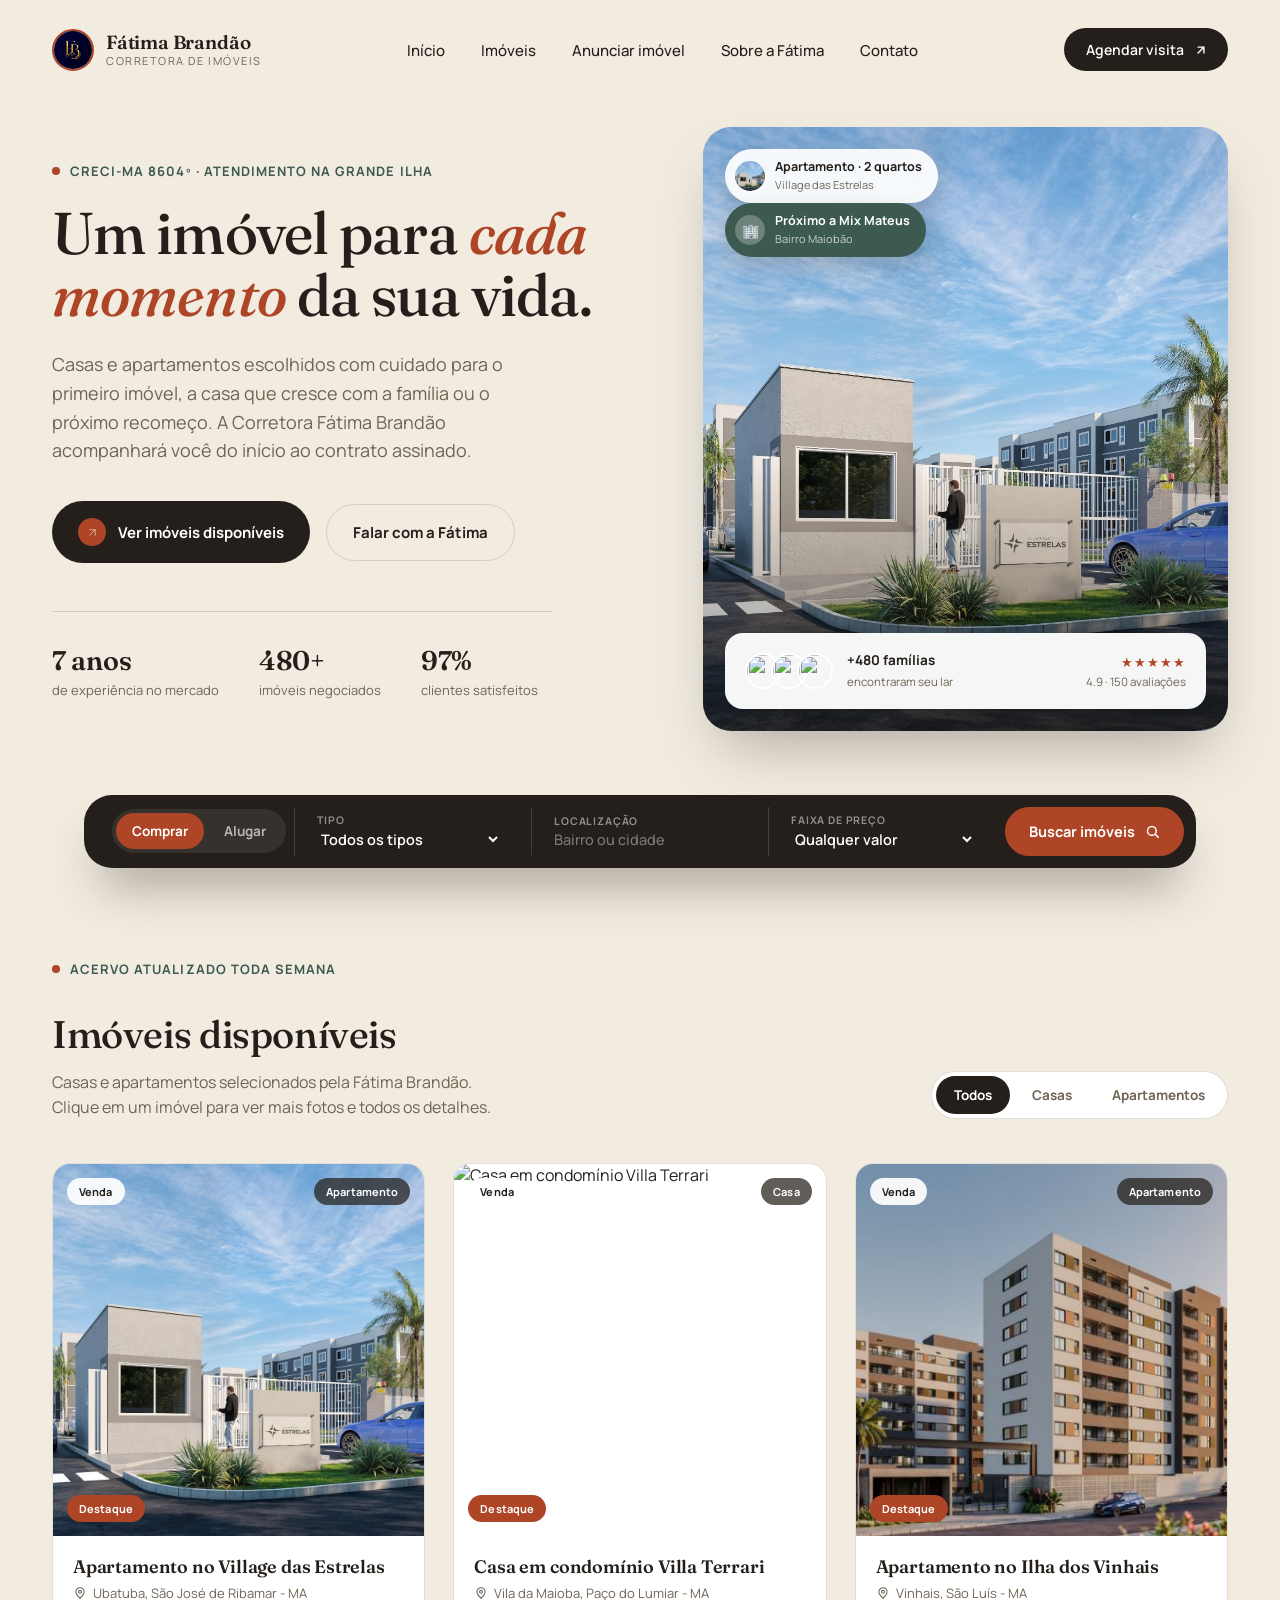
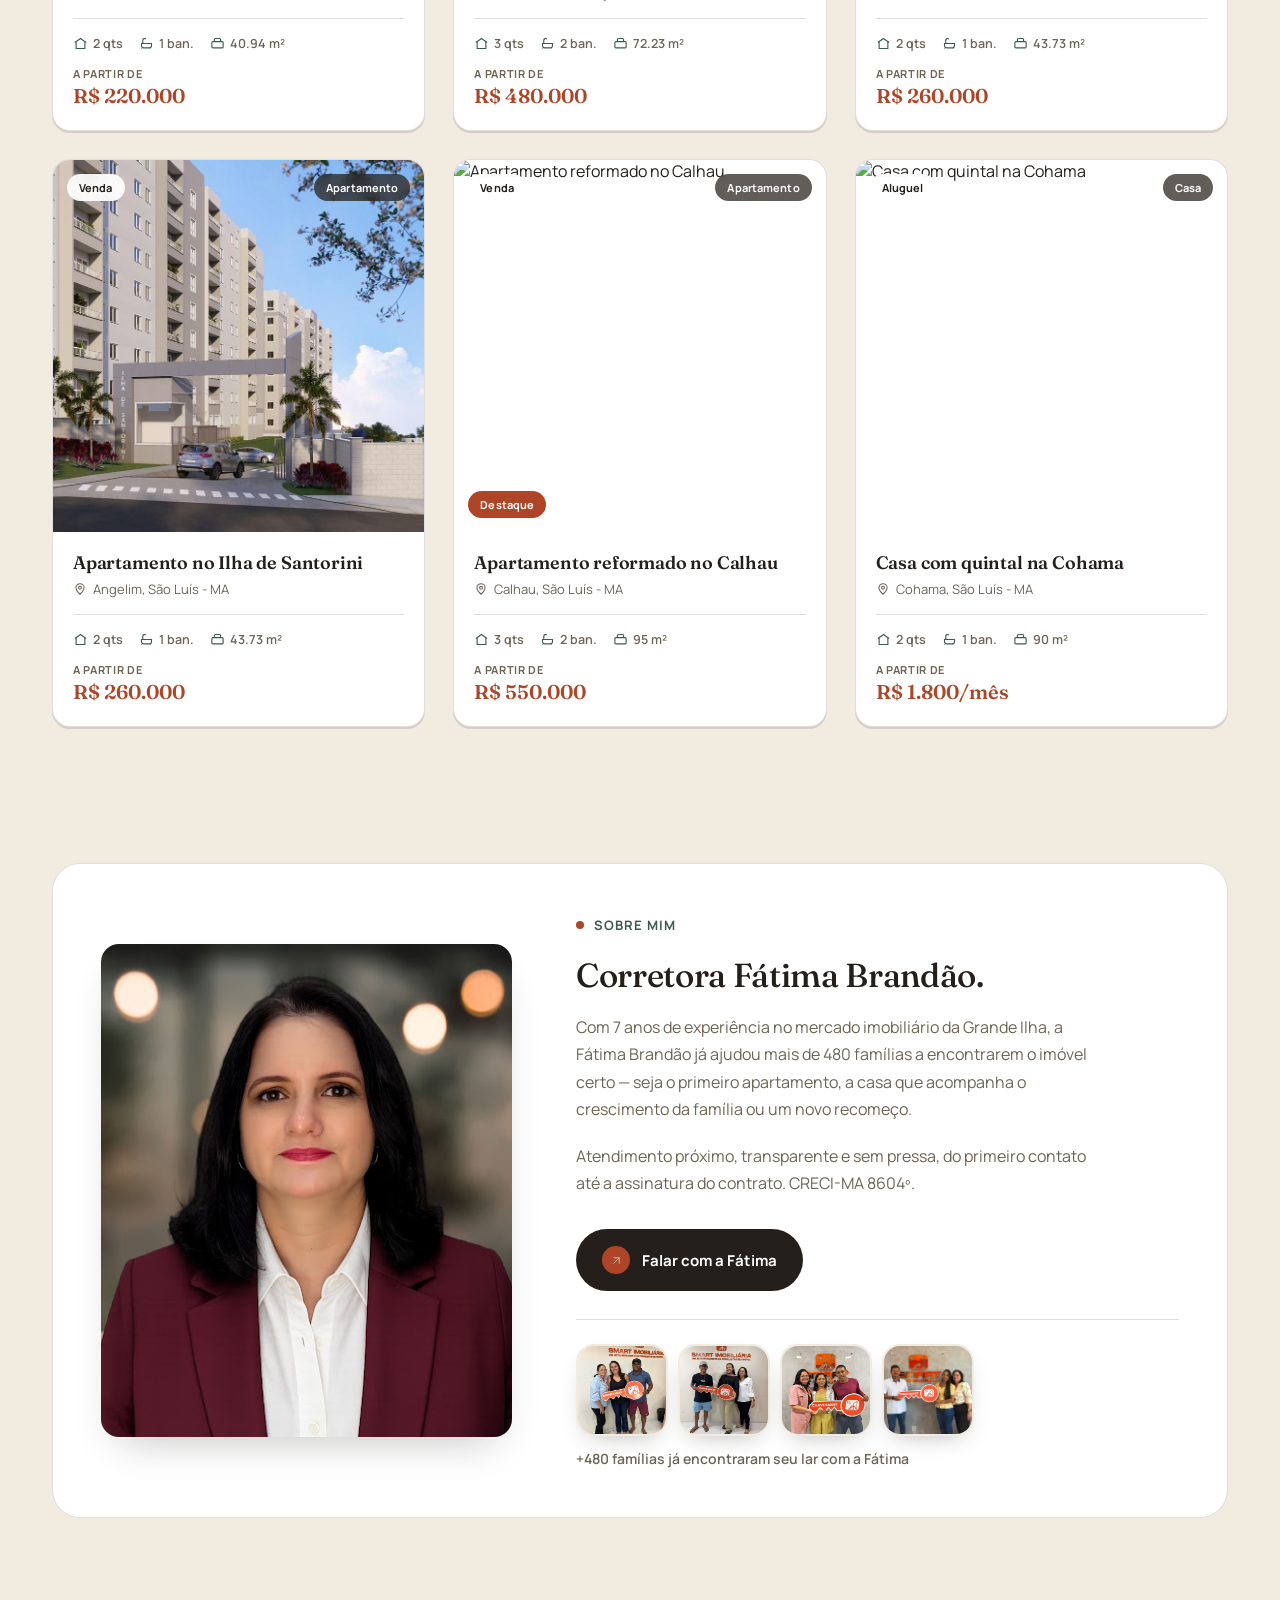
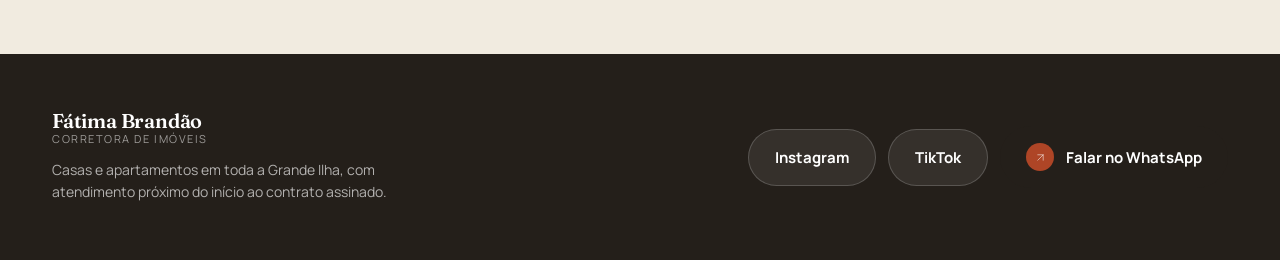
==== index.html @ a0980a03 "adc links" ====
<!DOCTYPE html>
<html lang="pt-BR">
<head>
<meta charset="UTF-8">
<meta name="viewport" content="width=device-width, initial-scale=1.0">
<title>Fátima Brandão | Corretora de Imóveis</title>
<link rel="preconnect" href="https://fonts.googleapis.com">
<link rel="preconnect" href="https://fonts.gstatic.com" crossorigin>
<link href="https://fonts.googleapis.com/css2?family=Fraunces:ital,opsz,wght@0,9..144,400;0,9..144,500;0,9..144,600;1,9..144,500;1,9..144,600&family=Manrope:wght@400;500;600;700;800&display=swap" rel="stylesheet">

<link rel="stylesheet" href="style.css">

</head>
<body>
 
<header class="nav wrap">
  <div class="nav-inner">
    <a href="#" class="logo">
      <img src="img/perfil.jpg" alt="Foto de perfil da corretora Fátima Brandão" class="logo-mark">
      <span class="logo-text">
        <strong>Fátima Brandão</strong>
        <span>Corretora de Imóveis</span>
      </span>
    </a>
 
    <nav>
      <ul class="nav-links">
        <li><a href="#">Início</a></li>
        <li><a href="#imoveis">Imóveis</a></li>
        <li><a href="https://wa.me/5598988044876?text=Ol%C3%A1%2C%20vim%20do%20site%20e%20gostaria%20de%20realizar%20um%20anúncio%20de%20imóvel%20no%20seu%20site%2C%20poderiamos%20realizar%20uma%20avalia%C3%A7%C3%A3o%3F" target="_blank" rel="noopener noreferrer">Anunciar imóvel</a></li>
        <li><a href="#sobre">Sobre a Fátima</a></li>
        <li><a href="https://wa.me/5598988044876" target="_blank" rel="noopener noreferrer">Contato</a></li>
      </ul>
    </nav>
 
    <a href="#contato" class="nav-cta">
      <span class="cta-label">Agendar visita</span>
      <svg viewBox="0 0 24 24" fill="none" stroke="currentColor" stroke-width="2.4" stroke-linecap="round"><path d="M7 17L17 7M7 7h10v10"/></svg>
    </a>
  </div>
</header>
 
<section class="hero wrap">
  <div class="hero-grid">
 
    <div class="hero-content">
      <span class="eyebrow">CRECI-MA 8604º · Atendimento na Grande Ilha</span>
 
      <h1 class="hero-title">Um imóvel para <em>cada momento</em> da sua vida.</h1>
 
      <p class="hero-lede">
        Casas e apartamentos escolhidos com cuidado para o primeiro imóvel, a casa que cresce com a família ou o próximo recomeço. A Corretora Fátima Brandão acompanhará você do início ao contrato assinado.
      </p>
 
      <div class="cta-row">
        <a href="#imoveis" class="btn btn-primary">
          <span class="icon-dot">
            <svg viewBox="0 0 24 24" fill="none" stroke-linecap="round" stroke-linejoin="round"><path d="M7 17L17 7M7 7h10v10"/></svg>
          </span>
          Ver imóveis disponíveis
        </a>
        <a href="#contato" class="btn btn-ghost">Falar com a Fátima</a>
      </div>
 
      <div class="stats-row">
        <div class="stat">
          <strong>7 anos</strong>
          <span>de experiência no mercado</span>
        </div>
        <div class="stat">
          <strong>480+</strong>
          <span>imóveis negociados</span>
        </div>
        <div class="stat">
          <strong>97%</strong>
          <span>clientes satisfeitos</span>
        </div>
      </div>
    </div>
 
    <div class="hero-media">
      <div class="media-frame">
        <!-- Imagem principal do imóvel em destaque: altere este src para a foto do imóvel principal -->
        <img src="img/estrelas1.jpg" alt="Casa moderna ao entardecer, um dos imóveis apresentados pela Fátima Brandão">
 
        <!-- Thumbnail do primeiro imóvel ou foto secundária pequena -->
        <div class="listing-chip">
          <span class="dot-img"><img src="img/estrelas1.jpg" alt=""></span>
          <span class="txt"><b>Apartamento · 2 quartos</b><span>Village das Estrelas</span></span>
        </div>
 
        <div class="listing-chip listing-chip-2">
          <!-- Texto e ícone do segundo imóvel em destaque: substitua por foto ou ícone se desejar -->
          <span class="dot-img">🏢</span>
          <span class="txt"><b>Próximo a Mix Mateus</b><span>Bairro Maiobão</span></span>
        </div>
 
        <!-- Bloco de provas sociais / avaliações. Não é imagem de imóvel, mas pode manter para credibilidade -->
        <div class="proof-card">
          <div class="proof-left" style="display:flex;align-items:center;gap:14px;">
            <div class="avatar-stack">
              <img src="https://i.pravatar.cc/72?img=32" alt="">
              <img src="https://i.pravatar.cc/72?img=47" alt="">
              <img src="https://i.pravatar.cc/72?img=12" alt="">
            </div>
            <div class="proof-copy">
              <strong>+480 famílias</strong>
              <span>encontraram seu lar</span>
            </div>
          </div>
          <div class="proof-rating">
            <div class="stars">★★★★★</div>
            <small>4.9 · 150 avaliações</small>
          </div>
        </div>
      </div>
    </div>
 
  </div>
</section>
 
<div class="search-shell">
  <div class="search-bar">
    <div class="search-tabs">
      <button class="active" type="button" data-op="Venda">Comprar</button>
      <button type="button" data-op="Aluguel">Alugar</button>
    </div>
 
    <div class="search-field">
      <label for="tipo">Tipo</label>
      <select id="tipo">
        <option value="">Todos os tipos</option>
        <option value="Casa">Casa</option>
        <option value="Apartamento">Apartamento</option>
      </select>
    </div>
 
    <div class="search-field">
      <label for="local">Localização</label>
      <input id="local" type="text" placeholder="Bairro ou cidade">
    </div>
 
    <div class="search-field">
      <label for="faixa">Faixa de preço</label>
      <select id="faixa">
        <option value="">Qualquer valor</option>
        <option value="0-300000">Até R$ 300 mil</option>
        <option value="300000-600000">R$ 300 a 600 mil</option>
        <option value="600000-1000000">R$ 600 mil a 1 milhão</option>
        <option value="1000000-999999999">Acima de R$ 1 milhão</option>
      </select>
    </div>
 
    <button class="search-submit" type="button">
      Buscar imóveis
      <svg viewBox="0 0 24 24" fill="none" stroke="currentColor" stroke-width="2.4" stroke-linecap="round"><circle cx="11" cy="11" r="7"/><path d="m21 21-4.3-4.3"/></svg>
    </button>
  </div>
</div>
 
<section class="properties wrap" id="imoveis">
  <div class="properties-head">
    <div>
      <span class="eyebrow">Acervo atualizado toda semana</span>
      <h2 class="properties-title">Imóveis disponíveis</h2>
      <p class="properties-lede">Casas e apartamentos selecionados pela Fátima Brandão. Clique em um imóvel para ver mais fotos e todos os detalhes.</p>
    </div>

    <div class="filtro-tipo">
      <button class="active" data-tipo="todos" type="button">Todos</button>
      <button data-tipo="casa" type="button">Casas</button>
      <button data-tipo="apartamento" type="button">Apartamentos</button>
    </div>
  </div>

  <div class="properties-grid" id="imoveis-grid">
    <!-- os cards são gerados automaticamente a partir de js/imoveis.js -->
  </div>
</section>

<section class="wrap sobre-section" id="sobre">
  <div class="sobre-grid">
    <div class="sobre-media">
      <!-- Foto da Fátima: altere o src abaixo para a foto que deseja usar -->
      <img src="img/fatima.jpg" alt="Foto da corretora Fátima Brandão">
    </div>

    <div class="sobre-content">
      <span class="eyebrow">Sobre mim</span>
      <h2 class="sobre-title">Corretora Fátima Brandão.</h2>

      <!-- Texto de apresentação: substitua pelo texto real sobre a Fátima -->
      <p class="sobre-text">Com 7 anos de experiência no mercado imobiliário da Grande Ilha, a Fátima Brandão já ajudou mais de 480 famílias a encontrarem o imóvel certo — seja o primeiro apartamento, a casa que acompanha o crescimento da família ou um novo recomeço.</p>
      <p class="sobre-text">Atendimento próximo, transparente e sem pressa, do primeiro contato até a assinatura do contrato. CRECI-MA 8604º.</p>

      <div class="cta-row">
        <a href="https://wa.me/5598992298040" target="_blank" rel="noopener noreferrer" class="btn btn-primary">
          <span class="icon-dot">
            <svg viewBox="0 0 24 24" fill="none" stroke-linecap="round" stroke-linejoin="round"><path d="M7 17L17 7M7 7h10v10"/></svg>
          </span>
          Falar com a Fátima
        </a>
      </div>

      <div class="sobre-clientes">
       <div class="avatar-stack">
         <button class="client-photo-btn" type="button" data-src="img/cliente1.jpg" data-alt="Cliente satisfeito" aria-label="Abrir foto de cliente 1">
           <img src="img/cliente1.jpg" alt="Cliente satisfeito">
         </button>
         <button class="client-photo-btn" type="button" data-src="img/cliente2.jpg" data-alt="Cliente satisfeito" aria-label="Abrir foto de cliente 2">
           <img src="img/cliente2.jpg" alt="Cliente satisfeito">
         </button>
         <button class="client-photo-btn" type="button" data-src="img/cliente3.jpg" data-alt="Cliente satisfeito" aria-label="Abrir foto de cliente 3">
           <img src="img/cliente3.jpg" alt="Cliente satisfeito">
         </button>
         <button class="client-photo-btn" type="button" data-src="img/cliente4.jpg" data-alt="Cliente satisfeito" aria-label="Abrir foto de cliente 4">
           <img src="img/cliente4.jpg" alt="Cliente satisfeito">
         </button>
       </div>
      <span class="sobre-clientes-texto">+480 famílias já encontraram seu lar com a Fátima</span>
     </div>

    </div>
  </div>
</section>

<footer class="site-footer" id="contato">
  <div class="wrap footer-inner">
    <div class="footer-brand">
      <span class="logo-text">
        <strong>Fátima Brandão</strong>
        <span>Corretora de Imóveis</span>
      </span>
      <p>Casas e apartamentos em toda a Grande Ilha, com atendimento próximo do início ao contrato assinado.</p>
    </div>

    <div class="footer-actions">
      <a href="https://www.instagram.com/fatimabrandaocorretora/?hl=pt-br" target="_blank" rel="noopener noreferrer" class="btn btn-ghost footer-social-btn">
        Instagram
      </a>
      <a href="https://www.tiktok.com/@fatimabcorretora" target="_blank" rel="noopener noreferrer" class="btn btn-ghost footer-social-btn">
        TikTok
      </a>
      <a href="https://wa.me/5598992298040" target="_blank" rel="noopener noreferrer" class="btn btn-primary">
        <span class="icon-dot">
          <svg viewBox="0 0 24 24" fill="none" stroke-linecap="round" stroke-linejoin="round"><path d="M7 17L17 7M7 7h10v10"/></svg>
        </span>
        Falar no WhatsApp
      </a>
    </div>
  </div>
</footer>

<div class="photo-modal" id="client-photo-modal" hidden>
  <div class="photo-modal-backdrop" data-close="true"></div>
  <div class="photo-modal-dialog" role="dialog" aria-modal="true" aria-label="Galeria de fotos dos clientes">
    <button class="photo-modal-close" type="button" aria-label="Fechar galeria">×</button>
    <button class="photo-modal-nav photo-modal-prev" type="button" aria-label="Foto anterior">‹</button>
    <div class="photo-modal-content">
      <img id="photo-modal-image" src="" alt="">
    </div>
    <button class="photo-modal-nav photo-modal-next" type="button" aria-label="Próxima foto">›</button>
  </div>
</div>

<script src="js/imoveis.js"></script>
<script src="js/site.js"></script>

</body>
</html>
---- style.css ----
:root{
    /* ===== Design tokens — Fátima Brandão ===== */
    --paper:      #F1EBE0;   /* fundo areia quente */
    --paper-dim:  #E7DECE;   /* variação mais funda do fundo */
    --ink:        #241F1A;   /* texto principal, preto amadeirado */
    --ink-soft:   #6E6455;   /* texto secundário */
    --brand:      #AE4526;   /* terracota-tijolo — cor de assinatura */
    --brand-dark: #8A3319;   /* hover do terracota */
    --teal:       #3C5A50;   /* verde-mata, contraponto do terracota */
    --line:       rgba(36,31,26,0.14);
    --card:       #FFFFFF;
 
    --font-display: 'Fraunces', serif;
    --font-body: 'Manrope', sans-serif;
 
    --radius-lg: 28px;
    --radius-md: 18px;
    --radius-pill: 999px;
 
    --wrap: 1240px;
  }
 
  *{ box-sizing:border-box; margin:0; padding:0; }
  html{ scroll-behavior:smooth; }
  body{
    font-family: var(--font-body);
    background: var(--paper);
    color: var(--ink);
    -webkit-font-smoothing: antialiased;
    overflow-x:hidden;
  }
  img{ display:block; max-width:100%; }
  a{ text-decoration:none; color:inherit; }
  em{ font-style:italic; }
 
  .wrap{
    max-width: var(--wrap);
    margin: 0 auto;
    padding: 0 32px;
  }
 
  /* ===================== NAV ===================== */
  .nav{
    position: relative;
    z-index: 20;
    padding-top: 28px;
  }
  .nav-inner{
    display:flex;
    align-items:center;
    justify-content:space-between;
    gap: 24px;
  }
  .logo{
    display:flex;
    align-items:center;
    gap:12px;
  }
  .logo-mark{
    width:42px; height:42px;
    border-radius: 50%;
    object-fit: cover;
    border: 2px solid var(--brand);
    flex-shrink:0;
  }
  .logo-text{
    display:flex;
    flex-direction:column;
    line-height:1.05;
  }
  .logo-text strong{
    font-family: var(--font-display);
    font-weight:600;
    font-size: 19px;
    letter-spacing: -0.01em;
  }
  .logo-text span{
    font-size:11px;
    letter-spacing: 0.14em;
    text-transform: uppercase;
    color: var(--ink-soft);
    margin-top:2px;
  }
 
  .nav-links{
    display:flex;
    align-items:center;
    gap: 36px;
    list-style:none;
  }
  .nav-links a{
    font-size: 15px;
    font-weight: 500;
    color: var(--ink);
    position:relative;
    padding: 4px 0;
  }
  .nav-links a::after{
    content:'';
    position:absolute;
    left:0; right:0; bottom:-2px;
    height:1.5px;
    background: var(--brand);
    transform: scaleX(0);
    transform-origin: left;
    transition: transform .25s ease;
  }
  .nav-links a:hover::after{ transform: scaleX(1); }
 
  .nav-cta{
    display:inline-flex;
    align-items:center;
    gap:10px;
    background: var(--ink);
    color:#fff;
    padding: 12px 20px 12px 22px;
    border-radius: var(--radius-pill);
    font-size: 14px;
    font-weight: 600;
    white-space:nowrap;
    transition: background .2s ease, transform .2s ease;
  }
  .nav-cta:hover{ background: var(--brand); transform: translateY(-1px); }
  .nav-cta svg{ width:14px; height:14px; }
 
  .nav-burger{ display:none; }
 
  /* ===================== HERO ===================== */
  .hero{
    padding-top: 56px;
    position: relative;
  }
  .hero-grid{
    display:grid;
    grid-template-columns: 1.02fr 0.9fr;
    gap: 56px;
    align-items:center;
  }
 
  .eyebrow{
    display:inline-flex;
    align-items:center;
    gap:10px;
    font-size: 13px;
    font-weight: 700;
    letter-spacing: 0.08em;
    text-transform: uppercase;
    color: var(--teal);
    margin-bottom: 22px;
  }
  .eyebrow::before{
    content:'';
    width:8px; height:8px;
    border-radius:50%;
    background: var(--brand);
    display:inline-block;
  }
 
  .hero-title{
    font-family: var(--font-display);
    font-weight: 500;
    font-size: clamp(40px, 4.6vw, 66px);
    line-height: 1.05;
    letter-spacing: -0.015em;
    color: var(--ink);
    max-width: 620px;
  }
  .hero-title em{
    color: var(--brand);
    font-weight: 500;
  }
 
  .hero-lede{
    margin-top: 24px;
    font-size: 18px;
    line-height: 1.6;
    color: var(--ink-soft);
    max-width: 490px;
  }
 
  .cta-row{
    display:flex;
    align-items:center;
    gap: 16px;
    margin-top: 36px;
    flex-wrap: wrap;
  }
  .btn{
    display:inline-flex;
    align-items:center;
    gap: 12px;
    font-size: 15px;
    font-weight: 700;
    padding: 17px 26px;
    border-radius: var(--radius-pill);
    transition: transform .2s ease, background .2s ease, color .2s ease, box-shadow .2s ease;
  }
  .btn-primary{
    background: var(--ink);
    color: #fff;
  }
  .btn-primary:hover{ background: var(--brand); transform: translateY(-2px); box-shadow: 0 10px 24px rgba(174,69,38,0.28); }
  .btn-primary .icon-dot{
    width: 28px; height:28px;
    border-radius:50%;
    background: var(--brand);
    display:flex; align-items:center; justify-content:center;
    flex-shrink:0;
  }
  .btn-primary:hover .icon-dot{ background: #fff; }
  .btn-primary:hover .icon-dot svg{ stroke: var(--brand); }
  .btn-primary .icon-dot svg{ width:13px; height:13px; stroke:#fff; transition: stroke .2s ease; }
 
  .btn-ghost{
    background: transparent;
    color: var(--ink);
    border: 1.5px solid var(--line);
  }
  .btn-ghost:hover{ border-color: var(--ink); transform: translateY(-2px); }
 
  .stats-row{
    display:flex;
    gap: 40px;
    margin-top: 48px;
    padding-top: 32px;
    border-top: 1px solid var(--line);
    max-width: 500px;
  }
  .stat strong{
    display:block;
    font-family: var(--font-display);
    font-size: 27px;
    font-weight: 600;
    letter-spacing: -0.01em;
  }
  .stat span{
    display:block;
    font-size: 13px;
    color: var(--ink-soft);
    margin-top: 4px;
  }
 
  /* ---------- hero media ---------- */
  .hero-media{
    position: relative;
  }
  .media-frame{
    position: relative;
    border-radius: var(--radius-lg);
    overflow: hidden;
    aspect-ratio: 4 / 4.6;
    box-shadow: 0 30px 60px -20px rgba(36,31,26,0.35);
  }
  .media-frame img{
    width:100%; height:100%;
    object-fit: cover;
  }
  .media-frame::after{
    content:'';
    position:absolute; inset:0;
    background: linear-gradient(180deg, rgba(36,31,26,0) 55%, rgba(24,20,16,0.55) 100%);
  }
 
  .listing-chip{
    position:absolute;
    top: 22px; left: 22px;
    z-index:3;
    background: rgba(255,255,255,0.92);
    backdrop-filter: blur(6px);
    border-radius: var(--radius-pill);
    padding: 10px 16px 10px 10px;
    display:flex;
    align-items:center;
    gap: 10px;
    box-shadow: 0 8px 20px rgba(36,31,26,0.18);
  }
  .listing-chip .dot-img{
    width: 30px; height:30px;
    border-radius:50%;
    overflow:hidden;
    flex-shrink:0;
  }
  .listing-chip .dot-img img{ width:100%; height:100%; object-fit:cover; }
  .listing-chip .txt{ line-height:1.2; }
  .listing-chip .txt b{ display:block; font-size:12.5px; font-weight:700; }
  .listing-chip .txt span{ font-size:11px; color: var(--ink-soft); }
 
  .listing-chip-2{
    top: 76px;
    background: var(--teal);
    color:#fff;
  }
  .listing-chip-2 .txt span{ color: rgba(255,255,255,0.72); }
  .listing-chip-2 .dot-img{ background: rgba(255,255,255,0.25); display:flex; align-items:center; justify-content:center; font-size:14px; }
 
  .proof-card{
    position:absolute;
    left: 22px; bottom: 22px;
    right: 22px;
    z-index:3;
    background: rgba(255,255,255,0.96);
    backdrop-filter: blur(6px);
    border-radius: var(--radius-md);
    padding: 18px 20px;
    display:flex;
    align-items:center;
    justify-content:space-between;
    box-shadow: 0 14px 30px rgba(36,31,26,0.22);
  }
  .avatar-stack{
    display:flex;
  }
  .avatar-stack img{
    width: 36px; height:36px;
    border-radius:50%;
    border: 2.5px solid #fff;
    margin-left: -10px;
    object-fit:cover;
  }
  .avatar-stack img:first-child{ margin-left:0; }
  .proof-rating{
    text-align:right;
  }
  .proof-rating .stars{
    color: var(--brand);
    font-size: 13px;
    letter-spacing: 1px;
  }
  .proof-rating small{
    display:block;
    font-size: 11.5px;
    color: var(--ink-soft);
    margin-top:3px;
  }
  .proof-copy strong{
    display:block;
    font-size: 13.5px;
    font-weight: 700;
  }
  .proof-copy span{
    font-size: 11.5px;
    color: var(--ink-soft);
  }
 
  /* ---------- search bar signature element ---------- */
  .search-shell{
    max-width: calc(var(--wrap) - 64px);
    margin: 64px auto 0;
    position: relative;
    z-index: 10;
    padding: 0 32px;
  }
  .search-bar{
    background: var(--ink);
    border-radius: var(--radius-lg);
    padding: 12px 12px 12px 28px;
    display:flex;
    align-items:center;
    gap: 8px;
    box-shadow: 0 30px 50px -18px rgba(36,31,26,0.45);
    flex-wrap: wrap;
  }
  .search-tabs{
    display:flex;
    gap:4px;
    background: rgba(255,255,255,0.08);
    padding: 4px;
    border-radius: var(--radius-pill);
    flex-shrink:0;
  }
  .search-tabs button{
    border:0;
    background:transparent;
    color: rgba(255,255,255,0.65);
    font-family: var(--font-body);
    font-size: 13.5px;
    font-weight:700;
    padding: 9px 16px;
    border-radius: var(--radius-pill);
    cursor:pointer;
    transition: all .2s ease;
  }
  .search-tabs button.active{
    background: var(--brand);
    color:#fff;
  }
 
  .search-field{
    display:flex;
    flex-direction:column;
    gap:2px;
    padding: 6px 22px;
    border-left: 1px solid rgba(255,255,255,0.14);
    flex: 1;
    min-width: 140px;
  }
  .search-field label{
    font-size: 10.5px;
    text-transform: uppercase;
    letter-spacing: 0.08em;
    color: rgba(255,255,255,0.5);
    font-weight:700;
  }
  .search-field select,
  .search-field input{
    background:transparent;
    border:0;
    color:#fff;
    font-family: var(--font-body);
    font-size: 14.5px;
    font-weight:600;
    outline:none;
    padding: 0;
  }
  .search-field select option{ color: var(--ink); }
  .search-field input::placeholder{ color: rgba(255,255,255,0.4); font-weight:500; }
 
  .search-submit{
    flex-shrink:0;
    display:inline-flex;
    align-items:center;
    gap:10px;
    background: var(--brand);
    color:#fff;
    border:0;
    padding: 15px 24px;
    border-radius: var(--radius-pill);
    font-family: var(--font-body);
    font-size: 14.5px;
    font-weight:700;
    cursor:pointer;
    transition: background .2s ease, transform .2s ease;
  }
  .search-submit:hover{ background: var(--brand-dark); transform: translateY(-1px); }
  .search-submit svg{ width:15px; height:15px; }
 
  .hero-spacer{ height: 96px; }
 
  /* ===================== RESPONSIVE ===================== */
  @media (max-width: 980px){
    .hero-grid{
      grid-template-columns: 1fr;
      gap: 44px;
    }
    .hero-media{ order:-1; }
    .media-frame{ aspect-ratio: 16/11; }
    .nav-links{ display:none; }
    .stats-row{ gap:28px; }
    .search-bar{
      flex-direction:column;
      align-items:stretch;
      padding: 18px;
    }
    .search-field{ border-left:0; border-top:1px solid rgba(255,255,255,0.14); padding: 14px 4px; }
    .search-submit{ justify-content:center; margin-top: 6px; }
    .search-shell{ margin-top: 40px; }
    .hero-spacer{ height: 64px; }
  }
  @media (max-width: 560px){
    .wrap, .search-shell{ padding-left:20px; padding-right:20px; }
    .hero{ padding-top: 36px; }
    .hero-title{ font-size: 34px; }
    .hero-lede{ font-size:16px; }
    .stats-row{ flex-wrap:wrap; row-gap:20px; margin-top: 36px; padding-top: 24px; }
    .cta-row{ flex-direction:column; align-items:stretch; gap:12px; margin-top:28px; }
    .btn{ padding:15px 22px; font-size:14px; justify-content:center; }
    .proof-card{ flex-direction:column; align-items:flex-start; gap:12px; padding:16px; }
    .proof-rating{ text-align:left; }
    .media-frame{ aspect-ratio: 4/4.6; border-radius: 20px; }
    .listing-chip{ max-width: calc(100% - 44px); }
    .listing-chip .txt b{ font-size:11.5px; }
    .search-shell{ margin-top: 32px; padding-left:16px; padding-right:16px; }
    .search-bar{ padding: 16px; border-radius: 22px; }
    .nav-cta{ padding: 10px 16px 10px 18px; font-size:13px; }
  }
 
  /* ===================== IMÓVEIS — LISTAGEM ===================== */
  .properties{
    padding-top: 88px;
    padding-bottom: 96px;
  }
  .properties-head{
    display:flex;
    align-items:flex-end;
    justify-content:space-between;
    gap: 32px;
    flex-wrap: wrap;
    margin-bottom: 44px;
  }
  .properties-title{
    font-family: var(--font-display);
    font-weight: 500;
    font-size: clamp(28px, 3vw, 40px);
    letter-spacing: -0.01em;
    margin-top: 10px;
  }
  .properties-lede{
    margin-top: 12px;
    color: var(--ink-soft);
    font-size: 16px;
    max-width: 460px;
    line-height: 1.55;
  }

  .filtro-tipo{
    display:flex;
    gap:4px;
    background: var(--card);
    border: 1px solid var(--line);
    padding: 4px;
    border-radius: var(--radius-pill);
    flex-shrink:0;
  }
  .filtro-tipo button{
    border:0;
    background:transparent;
    color: var(--ink-soft);
    font-family: var(--font-body);
    font-size: 13.5px;
    font-weight:700;
    padding: 10px 18px;
    border-radius: var(--radius-pill);
    cursor:pointer;
    transition: all .2s ease;
  }
  .filtro-tipo button.active{
    background: var(--ink);
    color:#fff;
  }

  .properties-grid{
    display:grid;
    grid-template-columns: repeat(3, 1fr);
    gap: 28px;
  }

  .property-card{
    display:block;
    background: var(--card);
    border-radius: var(--radius-md);
    overflow:hidden;
    box-shadow: 0 2px 0 var(--line);
    border: 1px solid var(--line);
    transition: transform .25s ease, box-shadow .25s ease;
  }
  .property-card:hover{
    transform: translateY(-6px);
    box-shadow: 0 24px 36px -18px rgba(36,31,26,0.28);
  }

  .property-card-image{
    position:relative;
    aspect-ratio: 1 / 1;
    overflow:hidden;
  }
  .property-card-image img{
    width:100%; height:100%;
    object-fit:cover;
    transition: transform .4s ease;
  }
  .property-card:hover .property-card-image img{ transform: scale(1.06); }

  .property-tag{
    position:absolute;
    font-size: 11px;
    font-weight: 700;
    letter-spacing:0.01em;
    padding: 6px 12px;
    border-radius: var(--radius-pill);
    backdrop-filter: blur(4px);
  }
  .property-tag-op{
    top: 14px; left: 14px;
    background: rgba(255,255,255,0.92);
    color: var(--ink);
  }
  .property-tag-tipo{
    top: 14px; right: 14px;
    background: rgba(36,31,26,0.72);
    color: #fff;
  }
  .property-tag-destaque{
    bottom: 14px; left: 14px;
    background: var(--brand);
    color: #fff;
  }

  .property-card-body{
    padding: 20px 20px 22px;
  }
  .property-card-top h3{
    font-family: var(--font-display);
    font-weight: 600;
    font-size: 18px;
    letter-spacing: -0.01em;
    line-height:1.25;
  }
  .property-location{
    display:flex;
    align-items:center;
    gap:6px;
    font-size: 13px;
    color: var(--ink-soft);
    margin-top: 6px;
  }
  .property-location svg{ width:14px; height:14px; flex-shrink:0; }

  .property-specs{
    display:flex;
    gap: 16px;
    margin-top: 16px;
    padding-top: 16px;
    border-top: 1px solid var(--line);
  }
  .spec{
    display:flex;
    align-items:center;
    gap:5px;
    font-size: 12.5px;
    color: var(--ink-soft);
    font-weight:600;
  }
  .spec svg{ width:15px; height:15px; flex-shrink:0; color: var(--teal); }

  .property-price{
    display:block;
    margin-top: 14px;
    font-family: var(--font-display);
    font-size: 20px;
    font-weight: 600;
    color: var(--brand);
  }

  .price-label{
  display:block;
  font-size: 11px;
  font-weight: 700;
  text-transform: uppercase;
  letter-spacing: 0.06em;
  color: var(--ink-soft);
  margin-top: 14px;
}
.property-price{ margin-top: 2px; }
.detalhe-preco{ margin-top: 2px; }

  .empty-state{
    color: var(--ink-soft);
    padding: 40px 0;
  }

  /* ===================== SOBRE A FÁTIMA ===================== */
  .sobre-section{
    padding-top: 40px;
    padding-bottom: 96px;
  }
  .sobre-grid{
    display:grid;
    grid-template-columns: 0.75fr 1.1fr;
    gap: 64px;
    align-items:center;
    background: var(--card);
    border: 1px solid var(--line);
    border-radius: var(--radius-lg);
    padding: 48px;
  }
  .sobre-media{
    position:relative;
    border-radius: var(--radius-md);
    overflow:hidden;
    aspect-ratio: 3/3.6;
    box-shadow: 0 20px 40px -20px rgba(36,31,26,0.3);
  }
  .sobre-media img{
    width:100%; height:100%;
    object-fit:cover;
  }
  .sobre-title{
    font-family: var(--font-display);
    font-weight: 500;
    font-size: clamp(26px, 2.6vw, 36px);
    line-height:1.15;
    letter-spacing:-0.01em;
    max-width: 520px;
  }
  .sobre-text{
    margin-top: 20px;
    color: var(--ink-soft);
    font-size: 16px;
    line-height:1.7;
    max-width: 520px;
  }
  .sobre-content .cta-row{ margin-top: 32px; }

  .sobre-clientes{
  display:flex;
  flex-direction:column;
  align-items:flex-start;
  gap: 12px;
  margin-top: 28px;
  padding-top: 24px;
  border-top: 1px solid var(--line);
}
.sobre-clientes .avatar-stack{
  display:flex;
  flex-wrap:wrap;
  gap: 10px;
  margin: 0;
}
.sobre-clientes .avatar-stack .client-photo-btn{
  padding: 0;
  border: none;
  background: transparent;
  cursor: pointer;
}
.sobre-clientes .avatar-stack img{
  width: 92px; height: 92px;
  border-radius: 18px;
  border: 2.5px solid var(--paper);
  margin-left: 0;
  object-fit: cover;
  box-shadow: 0 10px 24px -12px rgba(36,31,26,0.35);
  transition: transform .2s ease, box-shadow .2s ease;
}
.sobre-clientes .avatar-stack .client-photo-btn:hover img,
.sobre-clientes .avatar-stack .client-photo-btn:focus-visible img{
  transform: translateY(-2px) scale(1.02);
  box-shadow: 0 14px 24px -12px rgba(36,31,26,0.4);
}
.sobre-clientes-texto{
  font-size: 14px;
  font-weight: 600;
  color: var(--ink-soft);
  max-width: 100%;
  line-height: 1.5;
}

.photo-modal[hidden]{ display:none; }
.photo-modal{
  position: fixed;
  inset: 0;
  z-index: 260;
  display: flex;
  align-items: center;
  justify-content: center;
  padding: 24px;
}
.photo-modal-backdrop{
  position: absolute;
  inset: 0;
  background: rgba(12, 9, 7, 0.82);
}
.photo-modal-dialog{
  position: relative;
  z-index: 1;
  display: flex;
  align-items: center;
  justify-content: center;
  gap: 12px;
}
.photo-modal-content{
  background: var(--paper);
  border-radius: 24px;
  overflow: hidden;
  box-shadow: 0 24px 60px rgba(0,0,0,0.28);
}
.photo-modal-content img{
  display: block;
  width: min(86vw, 760px);
  max-height: 78vh;
  object-fit: contain;
}
.photo-modal-close,
.photo-modal-nav{
  border: none;
  background: rgba(255,255,255,0.95);
  color: var(--ink);
  width: 46px;
  height: 46px;
  border-radius: 50%;
  cursor: pointer;
  font-size: 22px;
  display: inline-flex;
  align-items: center;
  justify-content: center;
  box-shadow: 0 8px 24px rgba(0,0,0,0.16);
}
.photo-modal-close{
  position: absolute;
  top: -12px;
  right: -12px;
  z-index: 2;
}
body.modal-open{ overflow: hidden; }

  @media (max-width: 980px){
    .sobre-grid{
      grid-template-columns: 1fr;
      padding: 32px;
      gap: 32px;
    }
    .sobre-media{ aspect-ratio: 16/10; }
  }
  @media (max-width: 560px){
    .sobre-section{ padding-top: 24px; padding-bottom: 64px; }
    .sobre-grid{ padding: 24px; border-radius: 20px; }
  }

  /* ===================== RODAPÉ ===================== */
  .site-footer{
    background: var(--ink);
    color: #fff;
    margin-top: 40px;
    padding: 56px 0;
  }
  .footer-inner{
    display:flex;
    align-items:center;
    justify-content:space-between;
    gap: 24px;
    flex-wrap: wrap;
  }
  .footer-actions{
    display:flex;
    align-items:center;
    gap: 12px;
    flex-wrap: wrap;
    justify-content:flex-end;
  }
  .footer-social-btn{
    border-color: rgba(255,255,255,0.18);
    background: rgba(255,255,255,0.08);
    color: #fff;
  }
  .footer-social-btn:hover{
    border-color: rgba(255,255,255,0.4);
    background: rgba(255,255,255,0.14);
  }
  .footer-brand .logo-text strong{ color:#fff; font-size:20px; }
  .footer-brand .logo-text span{ color: rgba(255,255,255,0.55); }
  .footer-brand p{
    margin-top: 14px;
    color: rgba(255,255,255,0.65);
    font-size: 14px;
    max-width: 380px;
    line-height:1.6;
  }

  /* ===================== PÁGINA DE DETALHE DO IMÓVEL ===================== */
  .detalhe-section{
    padding-top: 44px;
    padding-bottom: 96px;
  }
  .voltar-link{
    display:inline-flex;
    align-items:center;
    gap:8px;
    font-size: 14px;
    font-weight:700;
    color: var(--ink-soft);
    margin-bottom: 28px;
    transition: color .2s ease, gap .2s ease;
  }
  .voltar-link svg{ width:16px; height:16px; }
  .voltar-link:hover{ color: var(--brand); gap:12px; }

  .detalhe-grid{
    display:grid;
    grid-template-columns: 1.15fr 0.85fr;
    gap: 56px;
    align-items:start;
  }

  .galeria-principal{
    position:relative;
    border-radius: var(--radius-lg);
    overflow:hidden;
    aspect-ratio: 4/3.2;
    box-shadow: 0 20px 40px -20px rgba(36,31,26,0.3);
  }
  .galeria-principal img{
    width:100%; height:100%;
    object-fit:cover;
  }
  .galeria-nav{
    position:absolute;
    top: 50%;
    transform: translateY(-50%);
    width: 44px;
    height: 44px;
    border:none;
    border-radius: 50%;
    background: rgba(255,255,255,0.94);
    color: var(--ink);
    cursor:pointer;
    font-size: 24px;
    display:flex;
    align-items:center;
    justify-content:center;
    box-shadow: 0 8px 24px rgba(0,0,0,0.16);
    z-index: 2;
  }
  .galeria-prev{ left: 14px; }
  .galeria-next{ right: 14px; }

  .galeria-thumbs{
    display:flex;
    gap: 12px;
    margin-top: 14px;
    flex-wrap: wrap;
  }
  .thumb{
    width: 84px; height: 64px;
    border-radius: 12px;
    overflow:hidden;
    border: 2px solid transparent;
    padding:0;
    cursor:pointer;
    opacity:0.65;
    transition: opacity .2s ease, border-color .2s ease;
    flex-shrink:0;
  }
  .thumb img{ width:100%; height:100%; object-fit:cover; }
  .thumb:hover{ opacity:0.9; }
  .thumb.active{ opacity:1; border-color: var(--brand); }

  .detalhe-titulo{
    font-family: var(--font-display);
    font-weight: 500;
    font-size: clamp(28px, 3.2vw, 40px);
    letter-spacing: -0.01em;
    margin-top: 10px;
    line-height:1.1;
  }
  .detalhe-info .property-location{ font-size:15px; margin-top:12px; }
  .detalhe-info .property-location svg{ width:16px; height:16px; }

  .detalhe-preco{
    display:block;
    font-family: var(--font-display);
    font-size: 32px;
    font-weight: 600;
    color: var(--brand);
    margin-top: 22px;
  }

  .detalhe-specs{
    display:flex;
    gap: 28px;
    margin-top: 26px;
    padding: 22px 0;
    border-top: 1px solid var(--line);
    border-bottom: 1px solid var(--line);
    flex-wrap: wrap;
  }
  .detalhe-spec strong{
    display:block;
    font-family: var(--font-display);
    font-size: 22px;
    font-weight:600;
  }
  .detalhe-spec span{
    display:block;
    font-size: 12.5px;
    color: var(--ink-soft);
    margin-top:3px;
  }

  .detalhe-descricao{
    margin-top: 36px;
  }
  .detalhe-descricao h2{
    font-family: var(--font-display);
    font-size: 21px;
    font-weight: 600;
    margin-bottom: 12px;
  }
  .detalhe-descricao p{
    color: var(--ink-soft);
    font-size: 15.5px;
    line-height: 1.7;
    margin-bottom: 14px;
  }

  .detalhe-vazio{
    text-align:center;
    padding: 80px 20px;
  }
  .detalhe-vazio h1{
    font-family: var(--font-display);
    font-size: 30px;
    margin-bottom: 12px;
  }
  .detalhe-vazio p{ color: var(--ink-soft); }

  .outros-imoveis{
    margin-top: 96px;
    padding-top: 56px;
    border-top: 1px solid var(--line);
  }
  .outros-imoveis h2{
    font-family: var(--font-display);
    font-weight: 500;
    font-size: 26px;
    margin-bottom: 28px;
  }

  /* ===================== RESPONSIVO — IMÓVEIS ===================== */
  @media (max-width: 980px){
    .properties-grid{ grid-template-columns: repeat(2, 1fr); gap: 20px; }
    .detalhe-grid{ grid-template-columns: 1fr; gap: 36px; }
    .galeria-principal{ aspect-ratio: 16/11; }
    .properties{ padding-top: 64px; padding-bottom: 72px; }
  }
  @media (max-width: 640px){
    .properties-grid{ grid-template-columns: 1fr; }
    .properties-head{ flex-direction:column; align-items:flex-start; }
    .filtro-tipo{ width:100%; }
    .filtro-tipo button{ flex:1; text-align:center; }
    .detalhe-specs{ gap: 18px 26px; }
    .footer-inner{ flex-direction:column; align-items:flex-start; }
    .outros-imoveis{ margin-top:64px; padding-top:40px; }
  }

  @media (prefers-reduced-motion: reduce){
    *{ transition:none !important; }
  }
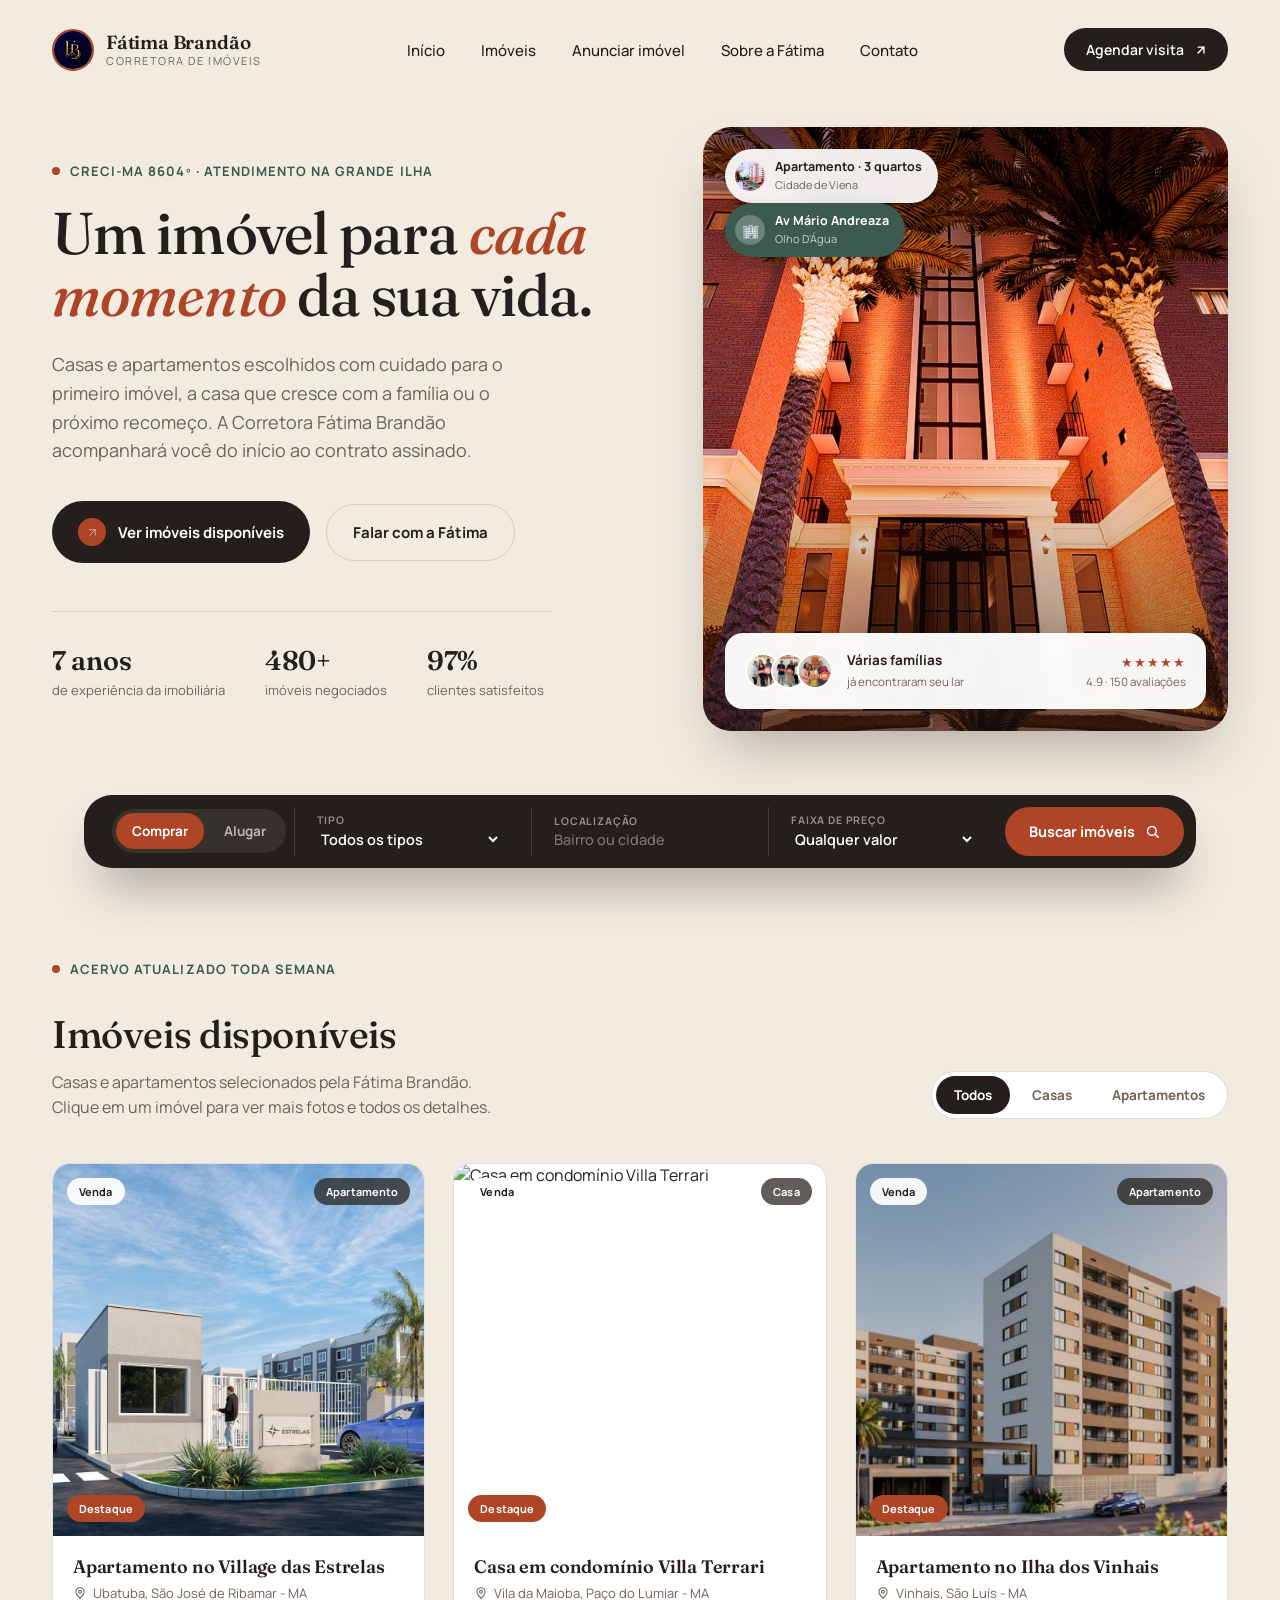
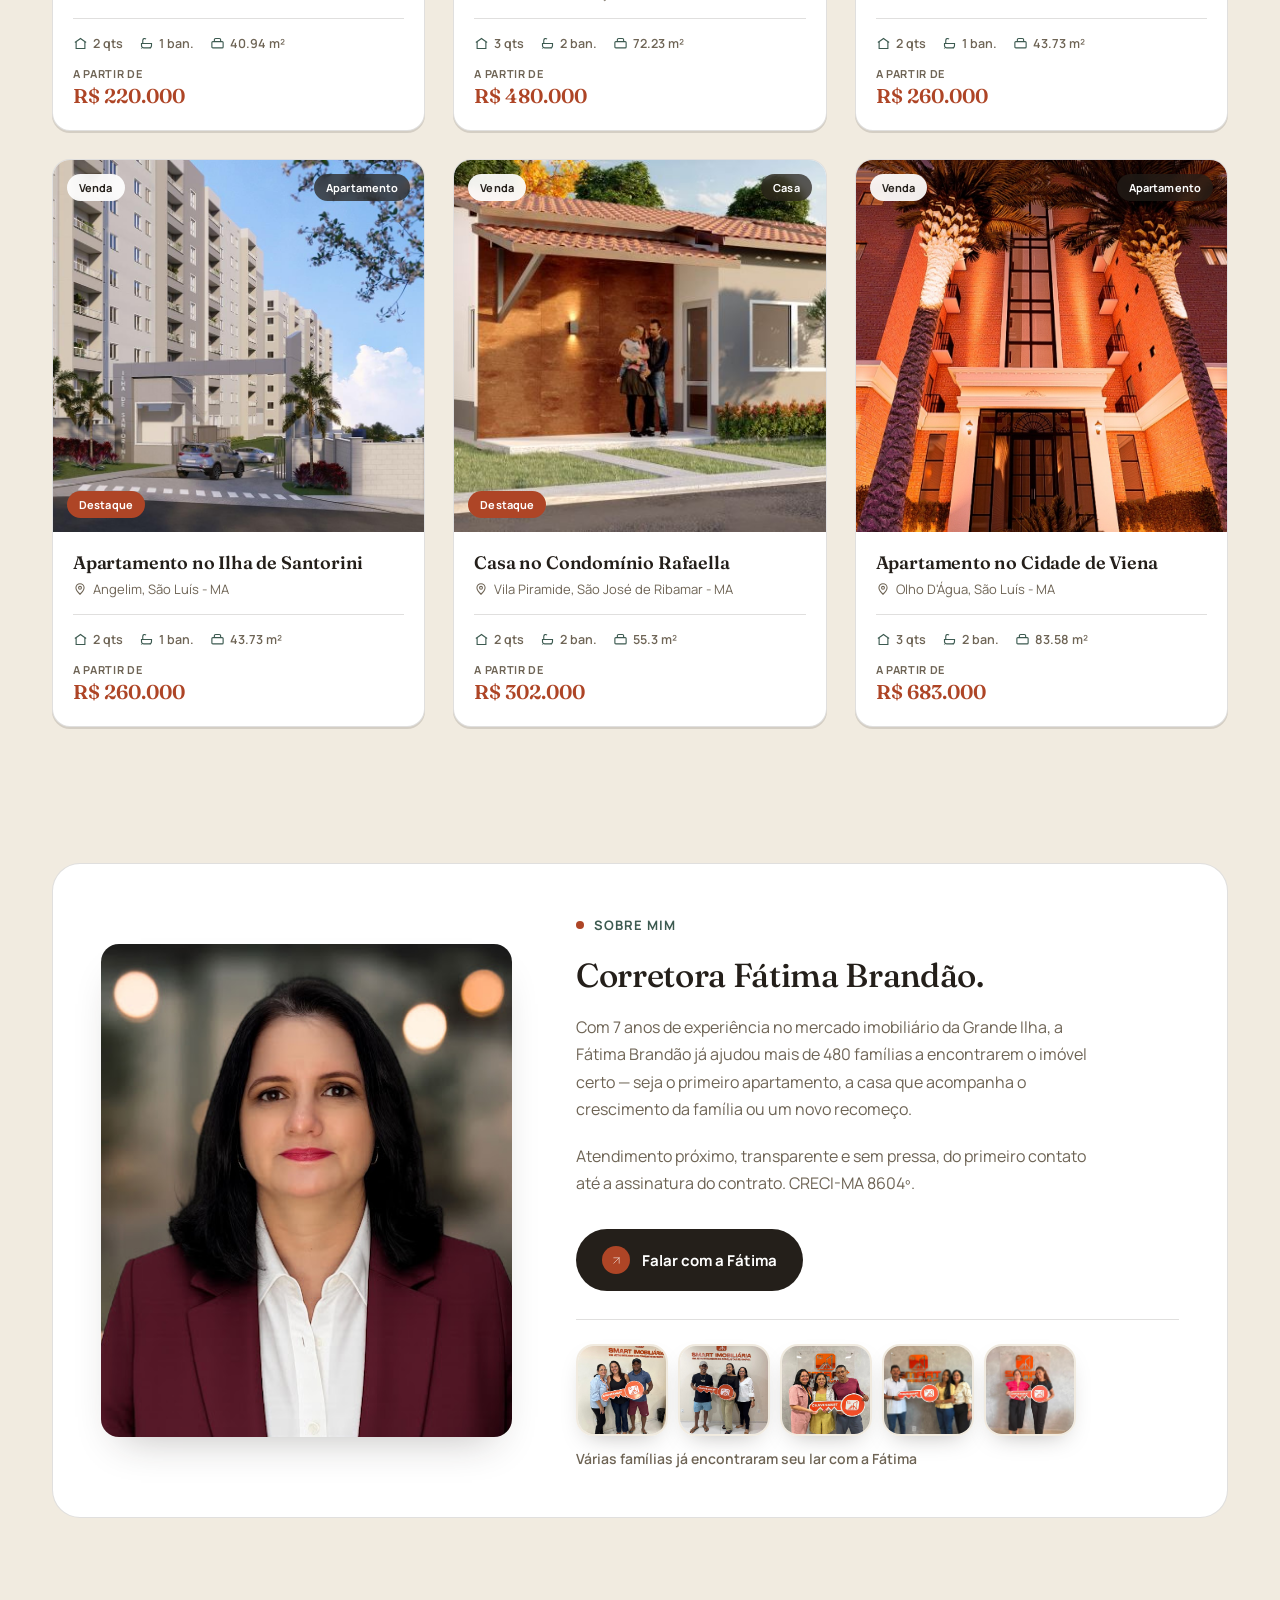
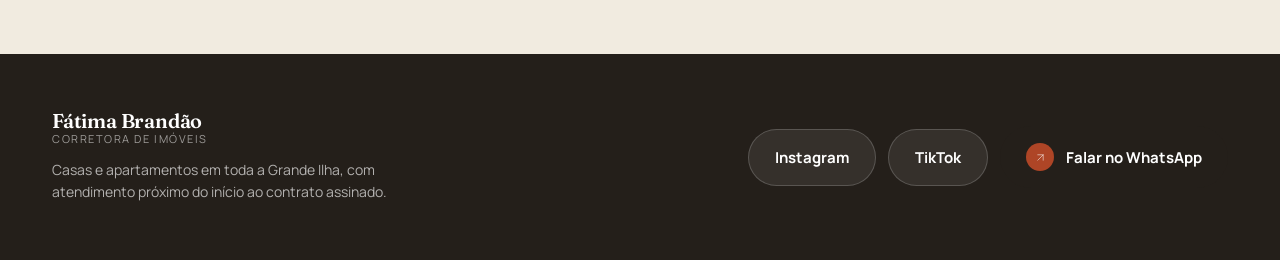
==== commit 3f09b476: "ajustes" ====
--- a/index.html
+++ b/index.html
@@ -65,7 +65,7 @@
       <div class="stats-row">
         <div class="stat">
           <strong>7 anos</strong>
-          <span>de experiência no mercado</span>
+          <span>de experiência da imobiliária</span>
         </div>
         <div class="stat">
           <strong>480+</strong>
@@ -81,31 +81,31 @@
     <div class="hero-media">
       <div class="media-frame">
         <!-- Imagem principal do imóvel em destaque: altere este src para a foto do imóvel principal -->
-        <img src="img/estrelas1.jpg" alt="Casa moderna ao entardecer, um dos imóveis apresentados pela Fátima Brandão">
+        <img src="img/viena2.jpg" alt="Casa moderna ao entardecer, um dos imóveis apresentados pela Fátima Brandão">
  
         <!-- Thumbnail do primeiro imóvel ou foto secundária pequena -->
         <div class="listing-chip">
-          <span class="dot-img"><img src="img/estrelas1.jpg" alt=""></span>
-          <span class="txt"><b>Apartamento · 2 quartos</b><span>Village das Estrelas</span></span>
+          <span class="dot-img"><img src="img/viena1.jpeg" alt=""></span>
+          <span class="txt"><b>Apartamento · 3 quartos</b><span>Cidade de Viena</span></span>
         </div>
  
         <div class="listing-chip listing-chip-2">
           <!-- Texto e ícone do segundo imóvel em destaque: substitua por foto ou ícone se desejar -->
           <span class="dot-img">🏢</span>
-          <span class="txt"><b>Próximo a Mix Mateus</b><span>Bairro Maiobão</span></span>
+          <span class="txt"><b>Av Mário Andreaza</b><span>Olho D'Água</span></span>
         </div>
  
         <!-- Bloco de provas sociais / avaliações. Não é imagem de imóvel, mas pode manter para credibilidade -->
         <div class="proof-card">
           <div class="proof-left" style="display:flex;align-items:center;gap:14px;">
             <div class="avatar-stack">
-              <img src="https://i.pravatar.cc/72?img=32" alt="">
-              <img src="https://i.pravatar.cc/72?img=47" alt="">
-              <img src="https://i.pravatar.cc/72?img=12" alt="">
+              <img src="img/cliente1.jpg" alt="">
+              <img src="img/cliente2.jpg" alt="">
+              <img src="img/cliente3.jpg" alt="">
             </div>
             <div class="proof-copy">
-              <strong>+480 famílias</strong>
-              <span>encontraram seu lar</span>
+              <strong>Várias famílias</strong>
+              <span> já encontraram seu lar</span>
             </div>
           </div>
           <div class="proof-rating">
@@ -216,8 +216,11 @@
          <button class="client-photo-btn" type="button" data-src="img/cliente4.jpg" data-alt="Cliente satisfeito" aria-label="Abrir foto de cliente 4">
            <img src="img/cliente4.jpg" alt="Cliente satisfeito">
          </button>
+         <button class="client-photo-btn" type="button" data-src="img/cliente5.jpg" data-alt="Cliente satisfeito" aria-label="Abrir foto de cliente 5">
+           <img src="img/cliente5.jpg" alt="Cliente satisfeito">
+         </button>
        </div>
-      <span class="sobre-clientes-texto">+480 famílias já encontraram seu lar com a Fátima</span>
+      <span class="sobre-clientes-texto">Várias famílias já encontraram seu lar com a Fátima</span>
      </div>
 
     </div>
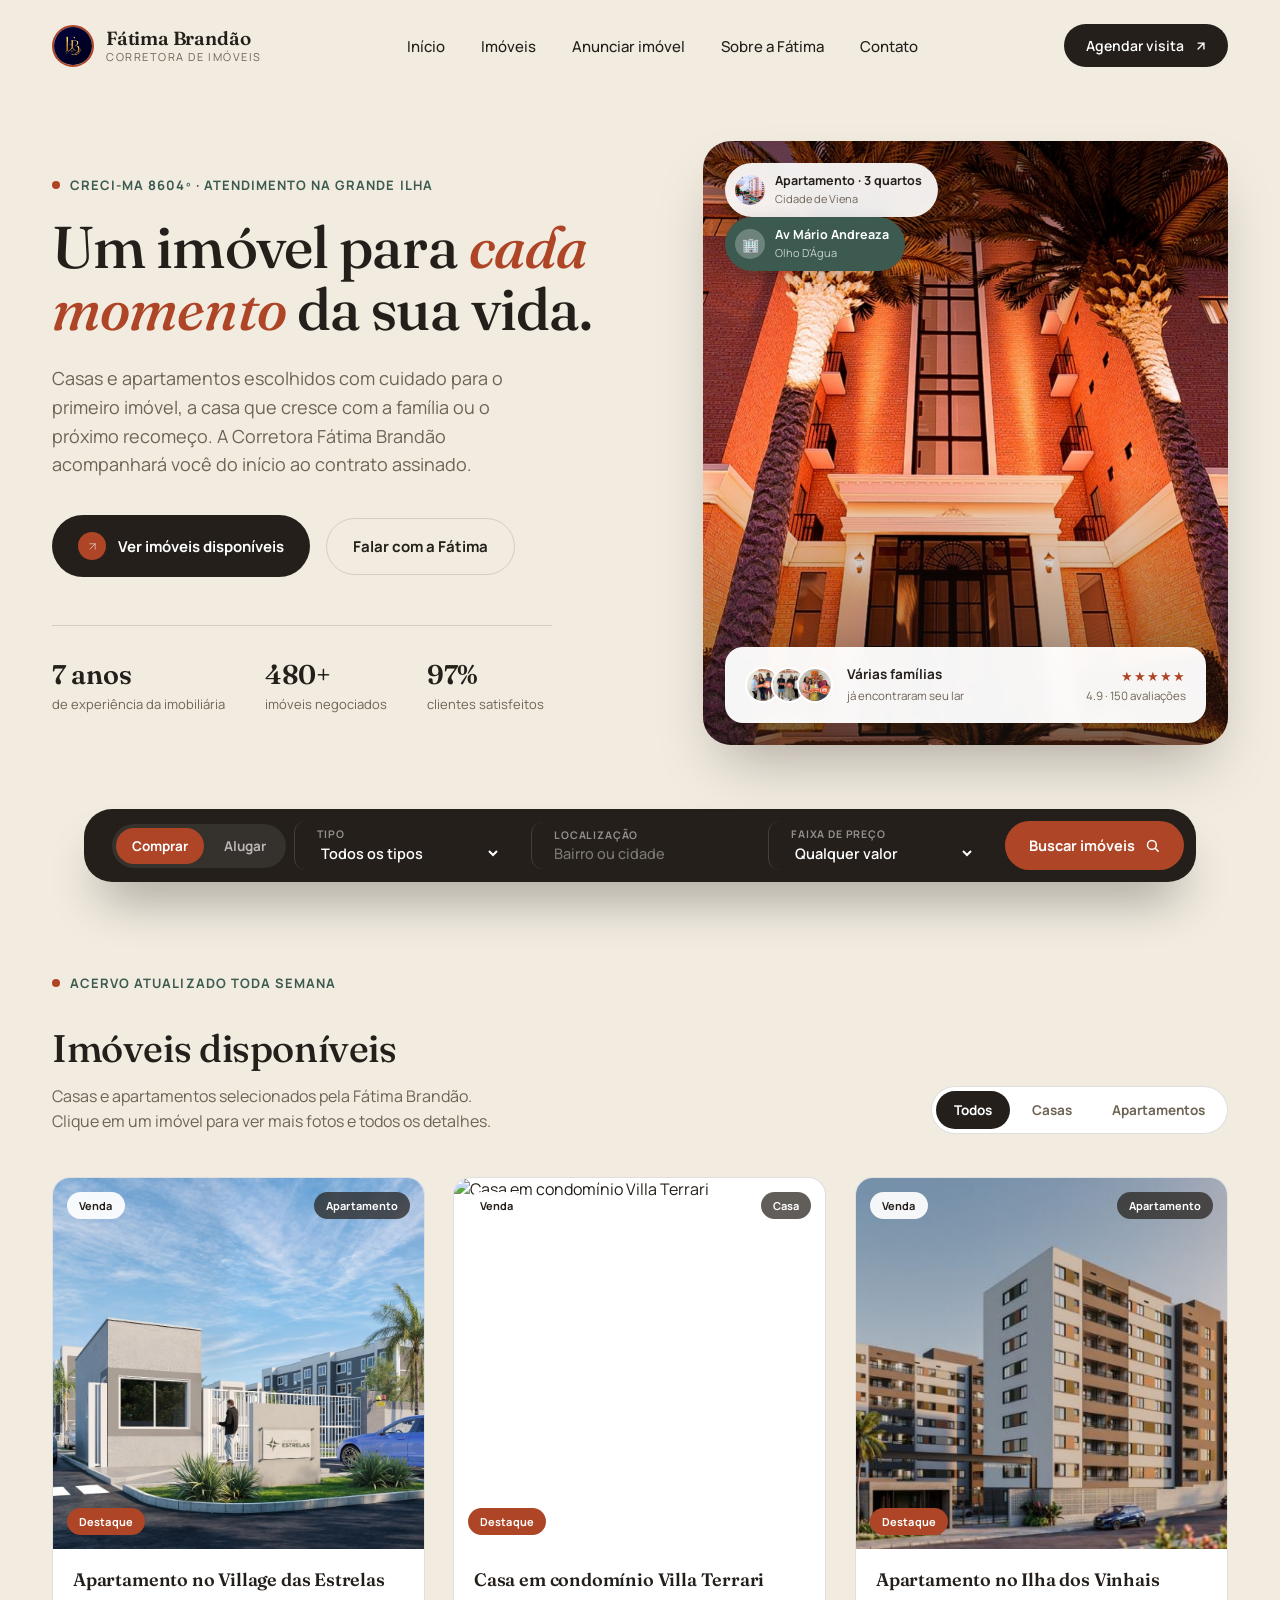
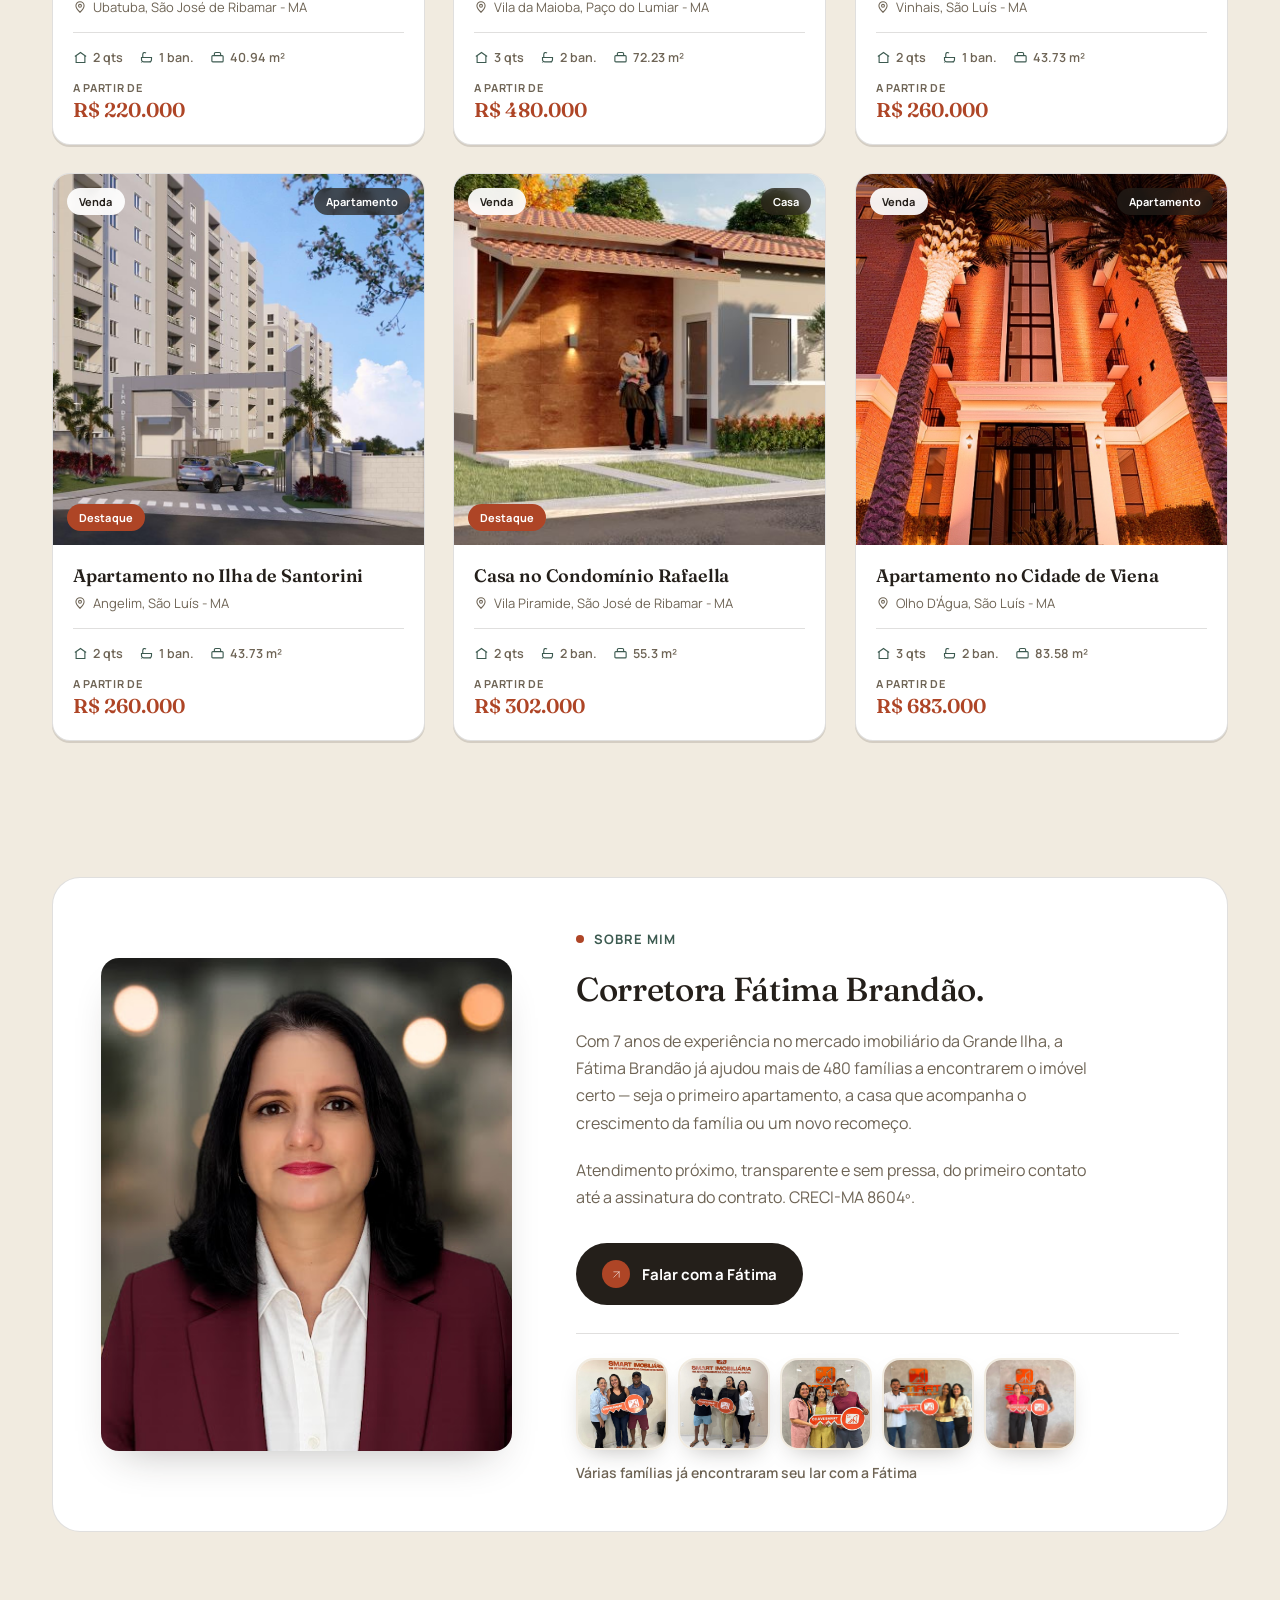
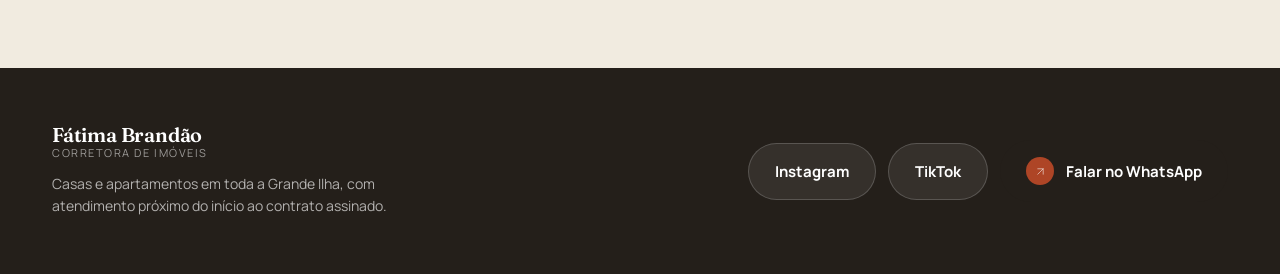
==== commit 5c6134ef: "wpp ajuste2" ====
--- a/index.html
+++ b/index.html
@@ -194,7 +194,7 @@
       <p class="sobre-text">Atendimento próximo, transparente e sem pressa, do primeiro contato até a assinatura do contrato. CRECI-MA 8604º.</p>
 
       <div class="cta-row">
-        <a href="https://wa.me/5598992298040" target="_blank" rel="noopener noreferrer" class="btn btn-primary">
+        <a href="https://wa.me/5598988044876" target="_blank" rel="noopener noreferrer" class="btn btn-primary">
           <span class="icon-dot">
             <svg viewBox="0 0 24 24" fill="none" stroke-linecap="round" stroke-linejoin="round"><path d="M7 17L17 7M7 7h10v10"/></svg>
           </span>
@@ -244,7 +244,7 @@
       <a href="https://www.tiktok.com/@fatimabcorretora" target="_blank" rel="noopener noreferrer" class="btn btn-ghost footer-social-btn">
         TikTok
       </a>
-      <a href="https://wa.me/5598992298040" target="_blank" rel="noopener noreferrer" class="btn btn-primary">
+      <a href="https://wa.me/5598988044876?text=Ol%C3%A1%2C%20vim%20pelo%20site%20e%20gostaria%20de%20pedir%20mais%20informa%C3%A7%C3%B5es%20sobre%20o%20catalogo%20de%20im%C3%B3veis%21" target="_blank" rel="noopener noreferrer" class="btn btn-primary">
         <span class="icon-dot">
           <svg viewBox="0 0 24 24" fill="none" stroke-linecap="round" stroke-linejoin="round"><path d="M7 17L17 7M7 7h10v10"/></svg>
         </span>
--- a/style.css
+++ b/style.css
@@ -18,6 +18,13 @@
     --radius-pill: 999px;
  
     --wrap: 1240px;
+
+    /* ===== Animação — tokens de movimento ===== */
+    --ease: cubic-bezier(.16,1,.3,1);
+    --ease-soft: cubic-bezier(.22,.61,.36,1);
+    --dur-fast: .2s;
+    --dur-base: .45s;
+    --dur-slow: .7s;
   }
  
   *{ box-sizing:border-box; margin:0; padding:0; }
@@ -41,9 +48,25 @@
  
   /* ===================== NAV ===================== */
   .nav{
-    position: relative;
-    z-index: 20;
-    padding-top: 28px;
+    position: sticky;
+    top: 0;
+    z-index: 50;
+    padding-top: 24px;
+    padding-bottom: 18px;
+    background: transparent;
+    box-shadow: 0 0 0 rgba(36,31,26,0);
+    transition: padding var(--dur-base) var(--ease),
+                background var(--dur-base) var(--ease),
+                box-shadow var(--dur-base) var(--ease),
+                backdrop-filter var(--dur-base) var(--ease);
+  }
+  .nav.is-scrolled{
+    padding-top: 14px;
+    padding-bottom: 14px;
+    background: rgba(241,235,224,0.82);
+    backdrop-filter: blur(14px);
+    -webkit-backdrop-filter: blur(14px);
+    box-shadow: 0 12px 30px -18px rgba(36,31,26,0.35);
   }
   .nav-inner{
     display:flex;
@@ -121,7 +144,9 @@
     transition: background .2s ease, transform .2s ease;
   }
   .nav-cta:hover{ background: var(--brand); transform: translateY(-1px); }
-  .nav-cta svg{ width:14px; height:14px; }
+  .nav-cta:active{ transform: translateY(0) scale(.97); }
+  .nav-cta svg{ width:14px; height:14px; transition: transform var(--dur-fast) var(--ease); }
+  .nav-cta:hover svg{ transform: translate(1.5px,-1.5px); }
  
   .nav-burger{ display:none; }
  
@@ -136,6 +161,25 @@
     gap: 56px;
     align-items:center;
   }
+
+  @keyframes heroFadeUp{
+    from{ opacity:0; transform: translateY(26px); }
+    to{ opacity:1; transform: translateY(0); }
+  }
+  @keyframes heroFadeIn{
+    from{ opacity:0; transform: scale(.97); }
+    to{ opacity:1; transform: scale(1); }
+  }
+  .hero-content .eyebrow{ animation: heroFadeUp .8s var(--ease) both; }
+  .hero-content .hero-title{ animation: heroFadeUp .85s var(--ease) .08s both; }
+  .hero-content .hero-lede{ animation: heroFadeUp .85s var(--ease) .18s both; }
+  .hero-content .cta-row{ animation: heroFadeUp .85s var(--ease) .28s both; }
+  .hero-content .stats-row{ animation: heroFadeUp .85s var(--ease) .38s both; }
+  .hero-media{ animation: heroFadeIn 1s var(--ease) .22s both; will-change: transform; }
+  .hero-media .media-frame img{ transition: transform .6s var(--ease-soft); }
+  .listing-chip,
+  .proof-card{ animation: heroFadeUp .7s var(--ease) .55s both; }
+  .listing-chip-2{ animation-delay: .65s; }
  
   .eyebrow{
     display:inline-flex;
@@ -200,6 +244,7 @@
     color: #fff;
   }
   .btn-primary:hover{ background: var(--brand); transform: translateY(-2px); box-shadow: 0 10px 24px rgba(174,69,38,0.28); }
+  .btn-primary:active{ transform: translateY(0) scale(.98); box-shadow: 0 4px 12px rgba(174,69,38,0.24); }
   .btn-primary .icon-dot{
     width: 28px; height:28px;
     border-radius:50%;
@@ -217,6 +262,7 @@
     border: 1.5px solid var(--line);
   }
   .btn-ghost:hover{ border-color: var(--ink); transform: translateY(-2px); }
+  .btn-ghost:active{ transform: translateY(0) scale(.98); }
  
   .stats-row{
     display:flex;
@@ -384,6 +430,7 @@
     background: var(--brand);
     color:#fff;
   }
+  .search-tabs button:active{ transform: scale(.95); }
  
   .search-field{
     display:flex;
@@ -393,14 +440,19 @@
     border-left: 1px solid rgba(255,255,255,0.14);
     flex: 1;
     min-width: 140px;
-  }
+    border-radius: 12px;
+    transition: background var(--dur-fast) var(--ease);
+  }
+  .search-field:focus-within{ background: rgba(255,255,255,0.06); }
   .search-field label{
     font-size: 10.5px;
     text-transform: uppercase;
     letter-spacing: 0.08em;
     color: rgba(255,255,255,0.5);
     font-weight:700;
-  }
+    transition: color var(--dur-fast) var(--ease);
+  }
+  .search-field:focus-within label{ color: var(--brand); }
   .search-field select,
   .search-field input{
     background:transparent;
@@ -432,6 +484,7 @@
     transition: background .2s ease, transform .2s ease;
   }
   .search-submit:hover{ background: var(--brand-dark); transform: translateY(-1px); }
+  .search-submit:active{ transform: translateY(0) scale(.97); }
   .search-submit svg{ width:15px; height:15px; }
  
   .hero-spacer{ height: 96px; }
@@ -527,6 +580,7 @@
     background: var(--ink);
     color:#fff;
   }
+  .filtro-tipo button:active{ transform: scale(.95); }
 
   .properties-grid{
     display:grid;
@@ -646,6 +700,35 @@
   .empty-state{
     color: var(--ink-soft);
     padding: 40px 0;
+  }
+
+  /* ===================== REVEAL AO ROLAR (Intersection Observer) ===================== */
+  .reveal{
+    opacity: 0;
+    transform: translateY(28px);
+    transition: opacity var(--dur-slow) var(--ease), transform var(--dur-slow) var(--ease);
+    transition-delay: var(--reveal-delay, 0ms);
+    will-change: opacity, transform;
+  }
+  .reveal-left{ transform: translateX(-26px); }
+  .reveal-right{ transform: translateX(26px); }
+  .reveal-scale{ transform: scale(.95); }
+  .reveal.is-visible{
+    opacity: 1;
+    transform: translateY(0) translateX(0) scale(1);
+  }
+
+  /* imagens: fade suave ao carregar */
+  .property-card-image img,
+  .galeria-principal img,
+  .sobre-media img{
+    opacity: 0;
+    transition: opacity .5s var(--ease), transform .4s ease;
+  }
+  .property-card-image img.img-loaded,
+  .galeria-principal img.img-loaded,
+  .sobre-media img.img-loaded{
+    opacity: 1;
   }
 
   /* ===================== SOBRE A FÁTIMA ===================== */
@@ -757,6 +840,10 @@
   justify-content: center;
   gap: 12px;
 }
+@keyframes modalFadeIn{ from{ opacity:0; } to{ opacity:1; } }
+@keyframes modalScaleIn{ from{ opacity:0; transform: scale(.94); } to{ opacity:1; transform: scale(1); } }
+.photo-modal:not([hidden]) .photo-modal-backdrop{ animation: modalFadeIn .25s var(--ease) both; }
+.photo-modal:not([hidden]) .photo-modal-dialog{ animation: modalScaleIn .32s var(--ease) both; }
 .photo-modal-content{
   background: var(--paper);
   border-radius: 24px;
@@ -783,7 +870,12 @@
   align-items: center;
   justify-content: center;
   box-shadow: 0 8px 24px rgba(0,0,0,0.16);
-}
+  transition: transform var(--dur-fast) var(--ease), box-shadow var(--dur-fast) var(--ease);
+}
+.photo-modal-close:hover,
+.photo-modal-nav:hover{ transform: scale(1.08); box-shadow: 0 10px 26px rgba(0,0,0,0.22); }
+.photo-modal-close:active,
+.photo-modal-nav:active{ transform: scale(0.95); }
 .photo-modal-close{
   position: absolute;
   top: -12px;
@@ -835,6 +927,7 @@
     border-color: rgba(255,255,255,0.4);
     background: rgba(255,255,255,0.14);
   }
+  .footer-social-btn:active{ transform: translateY(0) scale(.97); }
   .footer-brand .logo-text strong{ color:#fff; font-size:20px; }
   .footer-brand .logo-text span{ color: rgba(255,255,255,0.55); }
   .footer-brand p{
@@ -898,7 +991,10 @@
     justify-content:center;
     box-shadow: 0 8px 24px rgba(0,0,0,0.16);
     z-index: 2;
-  }
+    transition: transform var(--dur-fast) var(--ease), box-shadow var(--dur-fast) var(--ease);
+  }
+  .galeria-nav:hover{ transform: translateY(-50%) scale(1.08); box-shadow: 0 10px 26px rgba(0,0,0,0.22); }
+  .galeria-nav:active{ transform: translateY(-50%) scale(0.96); }
   .galeria-prev{ left: 14px; }
   .galeria-next{ right: 14px; }
 
@@ -916,11 +1012,11 @@
     padding:0;
     cursor:pointer;
     opacity:0.65;
-    transition: opacity .2s ease, border-color .2s ease;
+    transition: opacity .2s ease, border-color .2s ease, transform var(--dur-fast) var(--ease);
     flex-shrink:0;
   }
   .thumb img{ width:100%; height:100%; object-fit:cover; }
-  .thumb:hover{ opacity:0.9; }
+  .thumb:hover{ opacity:0.9; transform: translateY(-2px); }
   .thumb.active{ opacity:1; border-color: var(--brand); }
 
   .detalhe-titulo{
@@ -1022,5 +1118,12 @@
   }
 
   @media (prefers-reduced-motion: reduce){
-    *{ transition:none !important; }
-  }
+    *, *::before, *::after{
+      animation-duration: .01ms !important;
+      animation-iteration-count: 1 !important;
+      transition-duration: .01ms !important;
+      scroll-behavior: auto !important;
+    }
+    .reveal{ opacity:1 !important; transform:none !important; }
+    .hero-media .media-frame img{ transition:none !important; }
+  }
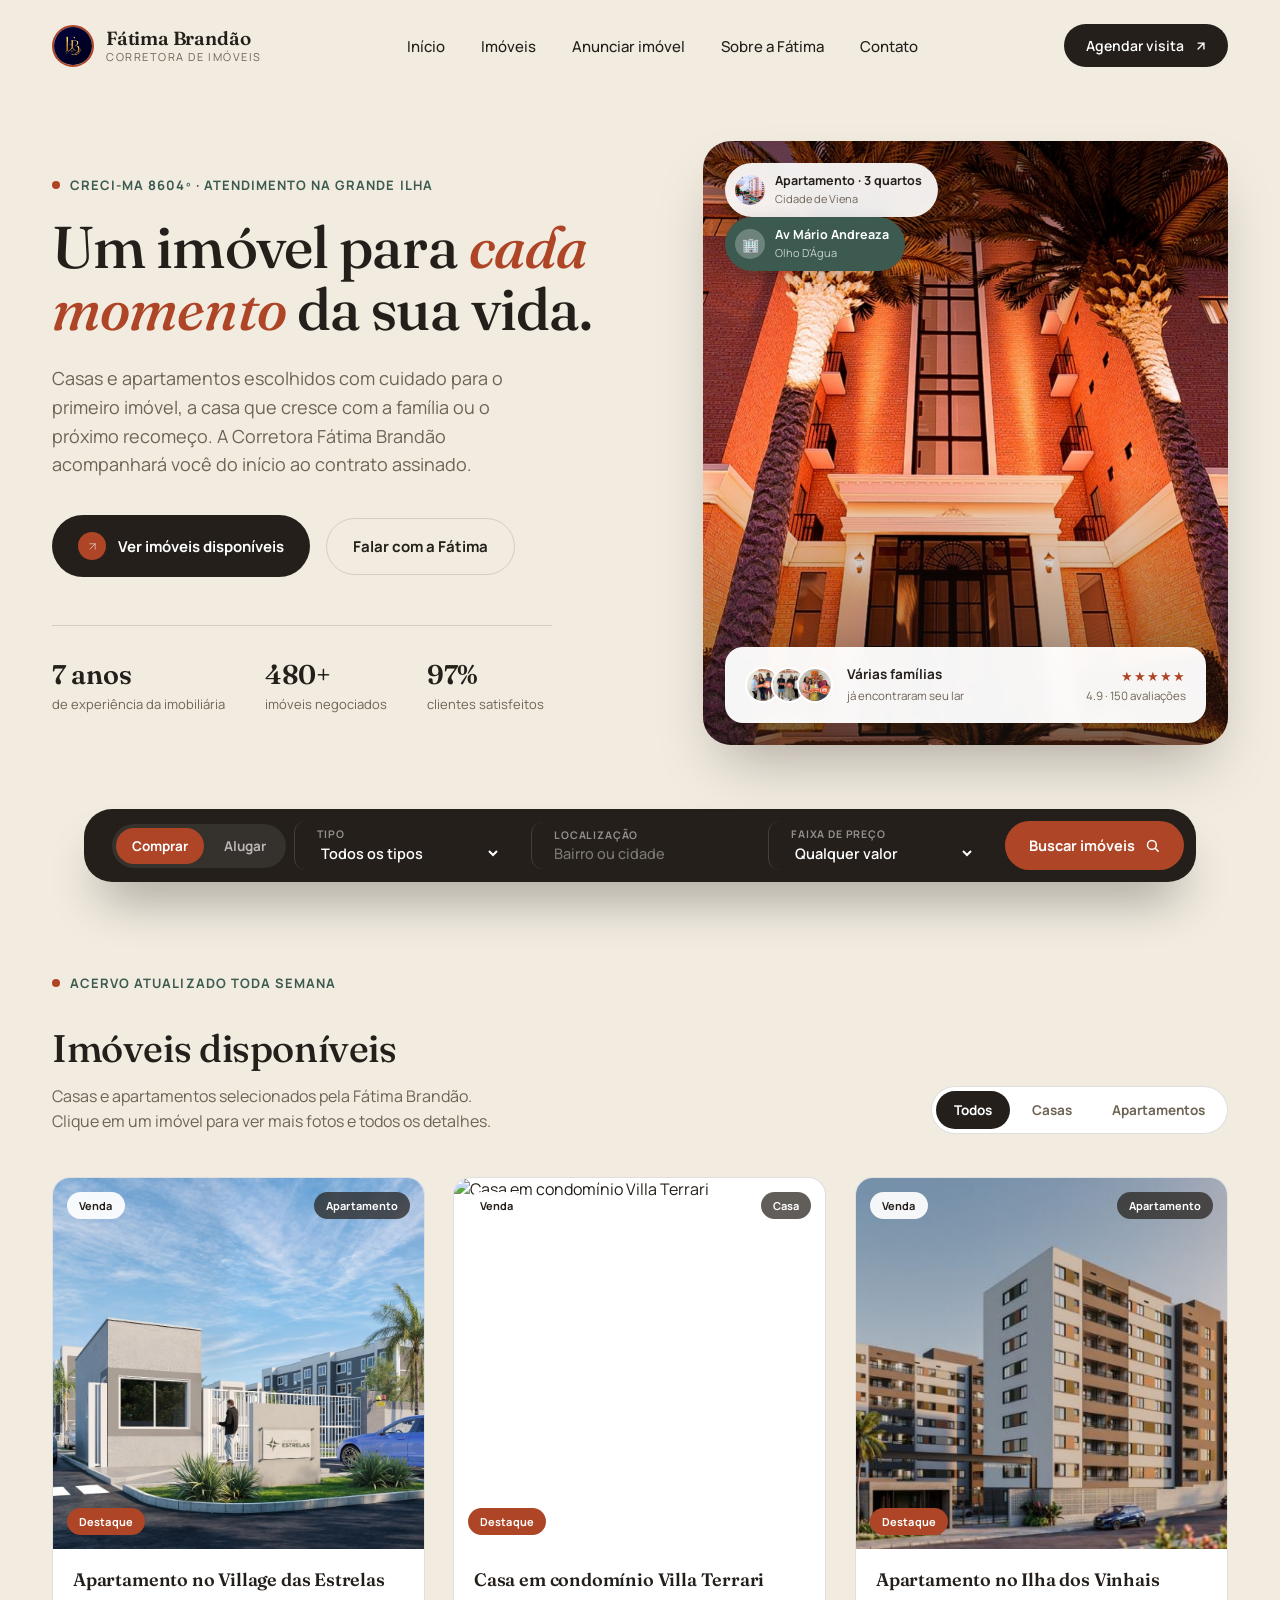
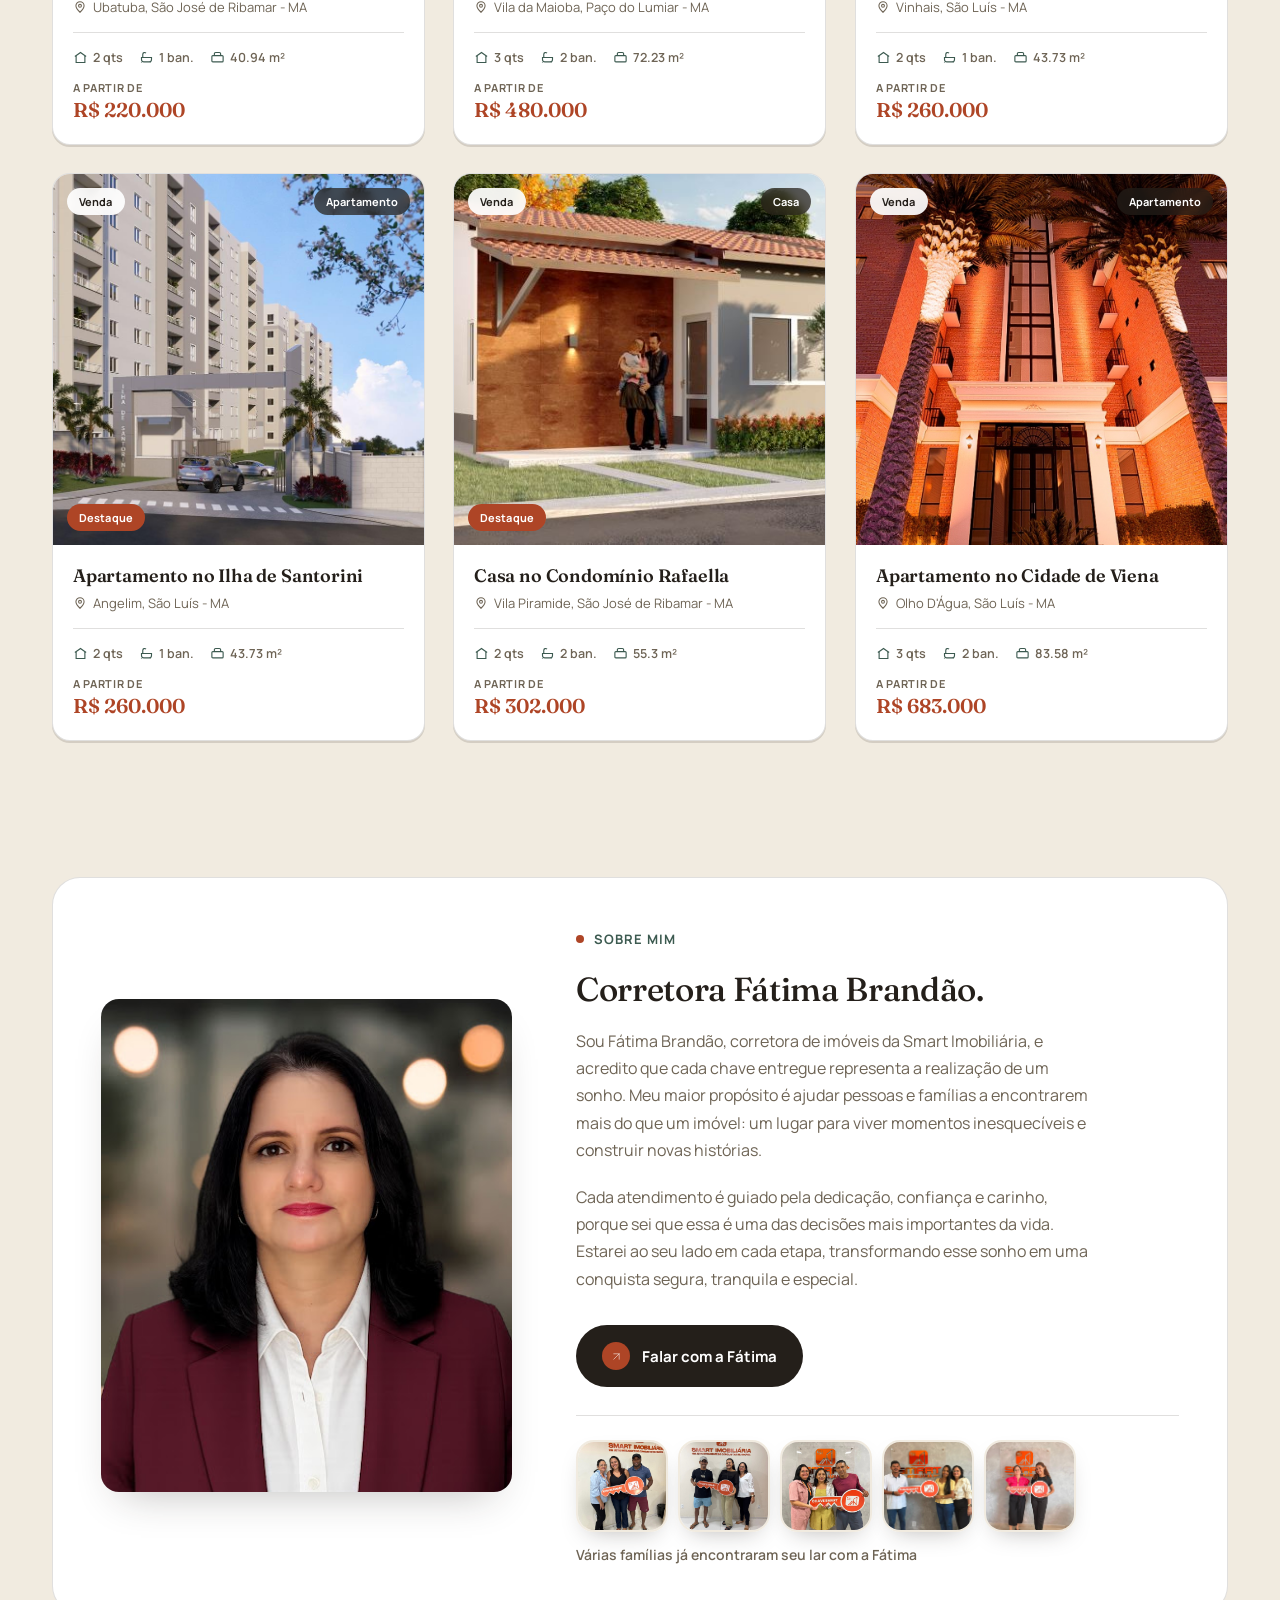
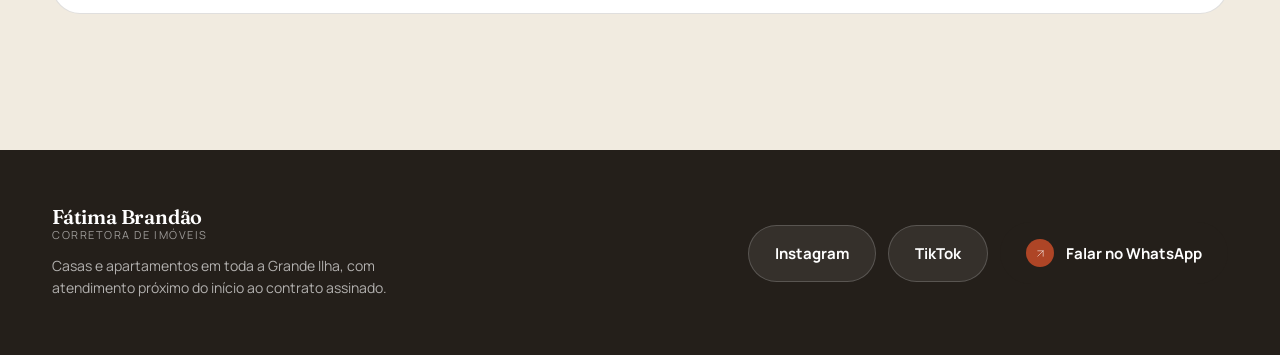
==== commit e575ade2: "commit: sobre mim" ====
--- a/index.html
+++ b/index.html
@@ -190,8 +190,8 @@
       <h2 class="sobre-title">Corretora Fátima Brandão.</h2>
 
       <!-- Texto de apresentação: substitua pelo texto real sobre a Fátima -->
-      <p class="sobre-text">Com 7 anos de experiência no mercado imobiliário da Grande Ilha, a Fátima Brandão já ajudou mais de 480 famílias a encontrarem o imóvel certo — seja o primeiro apartamento, a casa que acompanha o crescimento da família ou um novo recomeço.</p>
-      <p class="sobre-text">Atendimento próximo, transparente e sem pressa, do primeiro contato até a assinatura do contrato. CRECI-MA 8604º.</p>
+      <p class="sobre-text">Sou Fátima Brandão, corretora de imóveis da Smart Imobiliária, e acredito que cada chave entregue representa a realização de um sonho. Meu maior propósito é ajudar pessoas e famílias a encontrarem mais do que um imóvel: um lugar para viver momentos inesquecíveis e construir novas histórias.</p>
+      <p class="sobre-text">Cada atendimento é guiado pela dedicação, confiança e carinho, porque sei que essa é uma das decisões mais importantes da vida. Estarei ao seu lado em cada etapa, transformando esse sonho em uma conquista segura, tranquila e especial.</p>
 
       <div class="cta-row">
         <a href="https://wa.me/5598988044876" target="_blank" rel="noopener noreferrer" class="btn btn-primary">
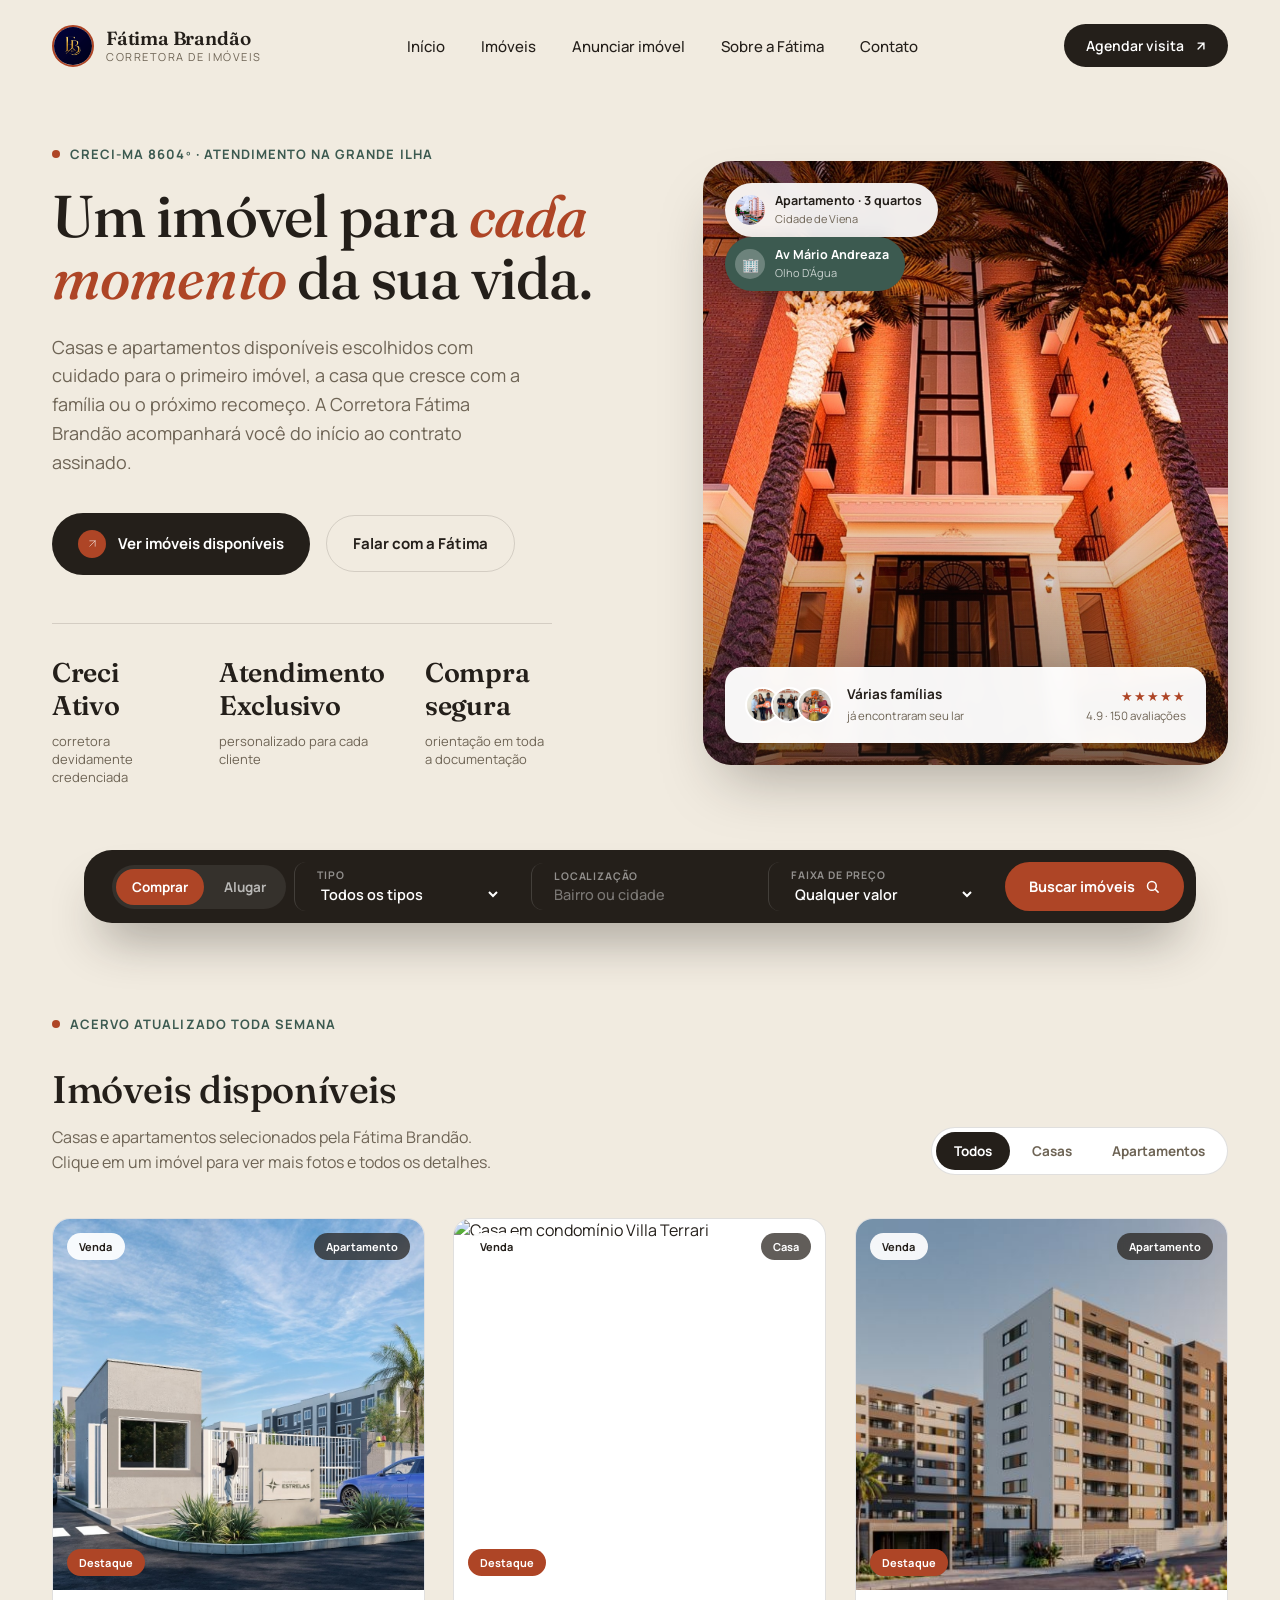
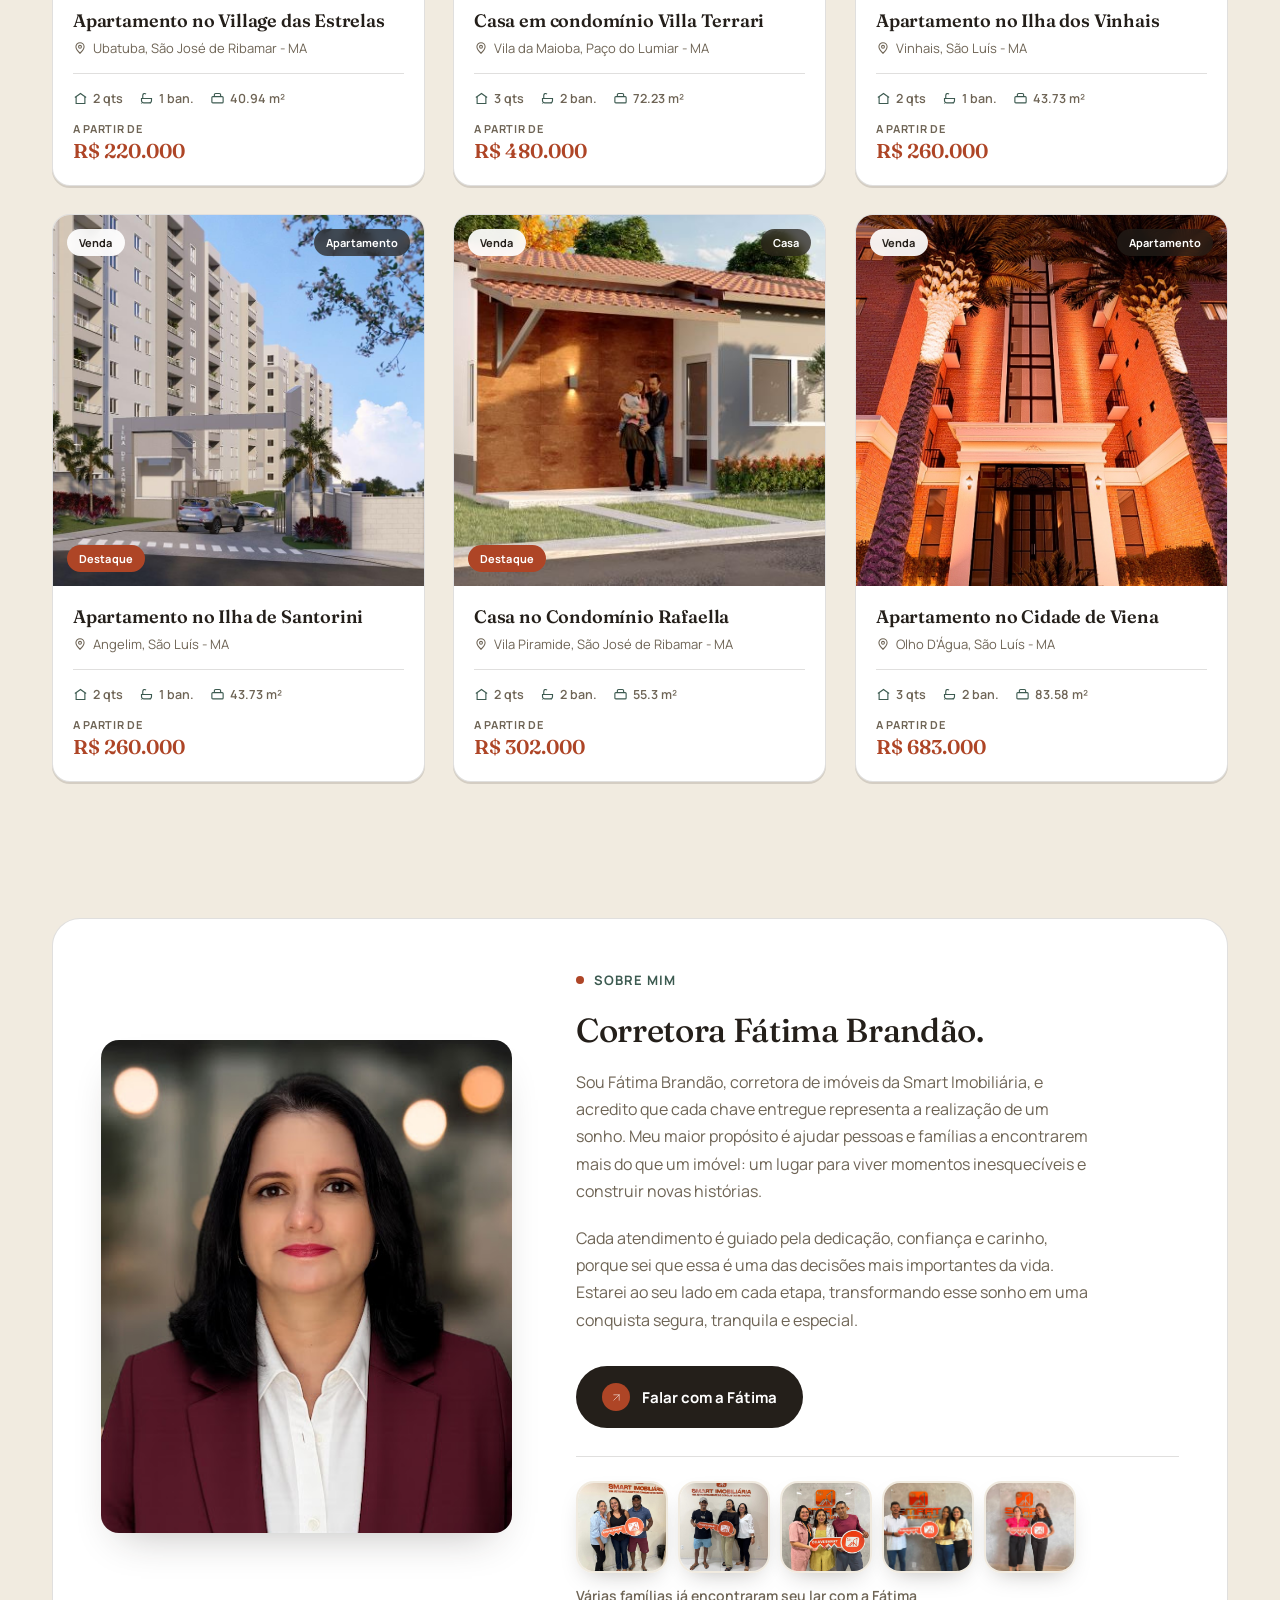
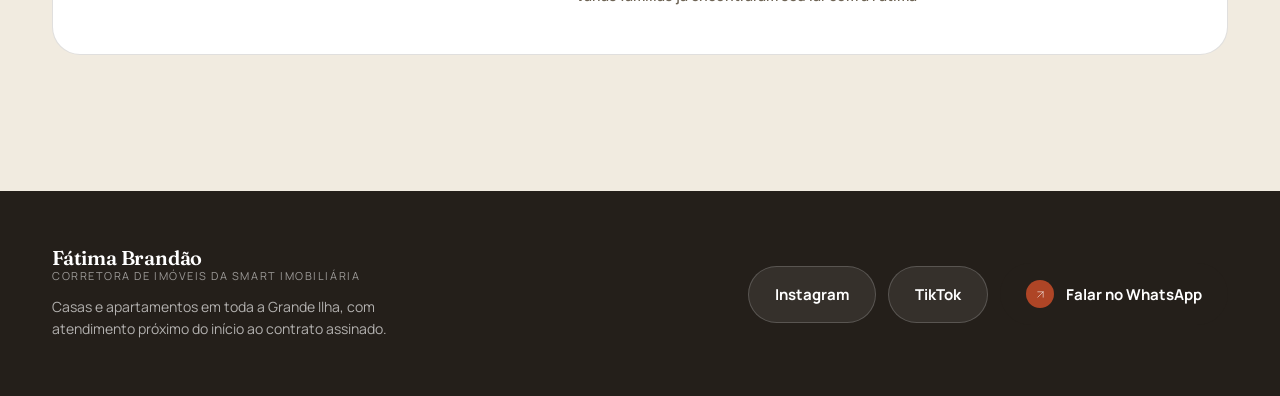
==== commit d371efd1: "commit: pre publicação" ====
--- a/index.html
+++ b/index.html
@@ -29,7 +29,7 @@
         <li><a href="#imoveis">Imóveis</a></li>
         <li><a href="https://wa.me/5598988044876?text=Ol%C3%A1%2C%20vim%20do%20site%20e%20gostaria%20de%20realizar%20um%20anúncio%20de%20imóvel%20no%20seu%20site%2C%20poderiamos%20realizar%20uma%20avalia%C3%A7%C3%A3o%3F" target="_blank" rel="noopener noreferrer">Anunciar imóvel</a></li>
         <li><a href="#sobre">Sobre a Fátima</a></li>
-        <li><a href="https://wa.me/5598988044876" target="_blank" rel="noopener noreferrer">Contato</a></li>
+        <li><a href="https://wa.me/5598988044876?text=Ol%C3%A1%2C%20vim%20pelo%20site%20e%20gostaria%20de%20ter%20um%20atendimento%20personalizado." target="_blank" rel="noopener noreferrer">Contato</a></li>
       </ul>
     </nav>
  
@@ -49,7 +49,7 @@
       <h1 class="hero-title">Um imóvel para <em>cada momento</em> da sua vida.</h1>
  
       <p class="hero-lede">
-        Casas e apartamentos escolhidos com cuidado para o primeiro imóvel, a casa que cresce com a família ou o próximo recomeço. A Corretora Fátima Brandão acompanhará você do início ao contrato assinado.
+        Casas e apartamentos disponíveis escolhidos com cuidado para o primeiro imóvel, a casa que cresce com a família ou o próximo recomeço. A Corretora Fátima Brandão acompanhará você do início ao contrato assinado.
       </p>
  
       <div class="cta-row">
@@ -64,16 +64,16 @@
  
       <div class="stats-row">
         <div class="stat">
-          <strong>7 anos</strong>
-          <span>de experiência da imobiliária</span>
+          <strong>Creci Ativo</strong>
+          <span>corretora devidamente credenciada</span>
         </div>
         <div class="stat">
-          <strong>480+</strong>
-          <span>imóveis negociados</span>
+          <strong>Atendimento Exclusivo</strong>
+          <span>personalizado para cada cliente</span>
         </div>
         <div class="stat">
-          <strong>97%</strong>
-          <span>clientes satisfeitos</span>
+          <strong>Compra segura</strong>
+          <span>orientação em toda a documentação</span>
         </div>
       </div>
     </div>
@@ -194,7 +194,7 @@
       <p class="sobre-text">Cada atendimento é guiado pela dedicação, confiança e carinho, porque sei que essa é uma das decisões mais importantes da vida. Estarei ao seu lado em cada etapa, transformando esse sonho em uma conquista segura, tranquila e especial.</p>
 
       <div class="cta-row">
-        <a href="https://wa.me/5598988044876" target="_blank" rel="noopener noreferrer" class="btn btn-primary">
+        <a href="https://wa.me/5598988044876?text=Ol%C3%A1%2C%20vim%20pelo%20site%20e%20gostaria%20de%20ter%20um%20atendimento%20personalizado." target="_blank" rel="noopener noreferrer" class="btn btn-primary">
           <span class="icon-dot">
             <svg viewBox="0 0 24 24" fill="none" stroke-linecap="round" stroke-linejoin="round"><path d="M7 17L17 7M7 7h10v10"/></svg>
           </span>
@@ -232,7 +232,7 @@
     <div class="footer-brand">
       <span class="logo-text">
         <strong>Fátima Brandão</strong>
-        <span>Corretora de Imóveis</span>
+        <span>Corretora de Imóveis da Smart Imobiliária</span>
       </span>
       <p>Casas e apartamentos em toda a Grande Ilha, com atendimento próximo do início ao contrato assinado.</p>
     </div>
--- a/style.css
+++ b/style.css
@@ -265,12 +265,19 @@
   .btn-ghost:active{ transform: translateY(0) scale(.98); }
  
   .stats-row{
-    display:flex;
-    gap: 40px;
+    display:grid;
+    grid-template-columns: repeat(3, 1fr);
+    grid-template-rows: auto auto;
+    grid-auto-flow: column;
+    column-gap: 40px;
+    row-gap: 6px;
     margin-top: 48px;
     padding-top: 32px;
     border-top: 1px solid var(--line);
     max-width: 500px;
+  }
+  .stat{
+    display: contents;
   }
   .stat strong{
     display:block;
@@ -498,7 +505,7 @@
     .hero-media{ order:-1; }
     .media-frame{ aspect-ratio: 16/11; }
     .nav-links{ display:none; }
-    .stats-row{ gap:28px; }
+    .stats-row{ column-gap:28px; }
     .search-bar{
       flex-direction:column;
       align-items:stretch;
@@ -514,7 +521,7 @@
     .hero{ padding-top: 36px; }
     .hero-title{ font-size: 34px; }
     .hero-lede{ font-size:16px; }
-    .stats-row{ flex-wrap:wrap; row-gap:20px; margin-top: 36px; padding-top: 24px; }
+    .stats-row{ grid-template-columns: 1fr; grid-auto-flow: row; row-gap:20px; margin-top: 36px; padding-top: 24px; }
     .cta-row{ flex-direction:column; align-items:stretch; gap:12px; margin-top:28px; }
     .btn{ padding:15px 22px; font-size:14px; justify-content:center; }
     .proof-card{ flex-direction:column; align-items:flex-start; gap:12px; padding:16px; }
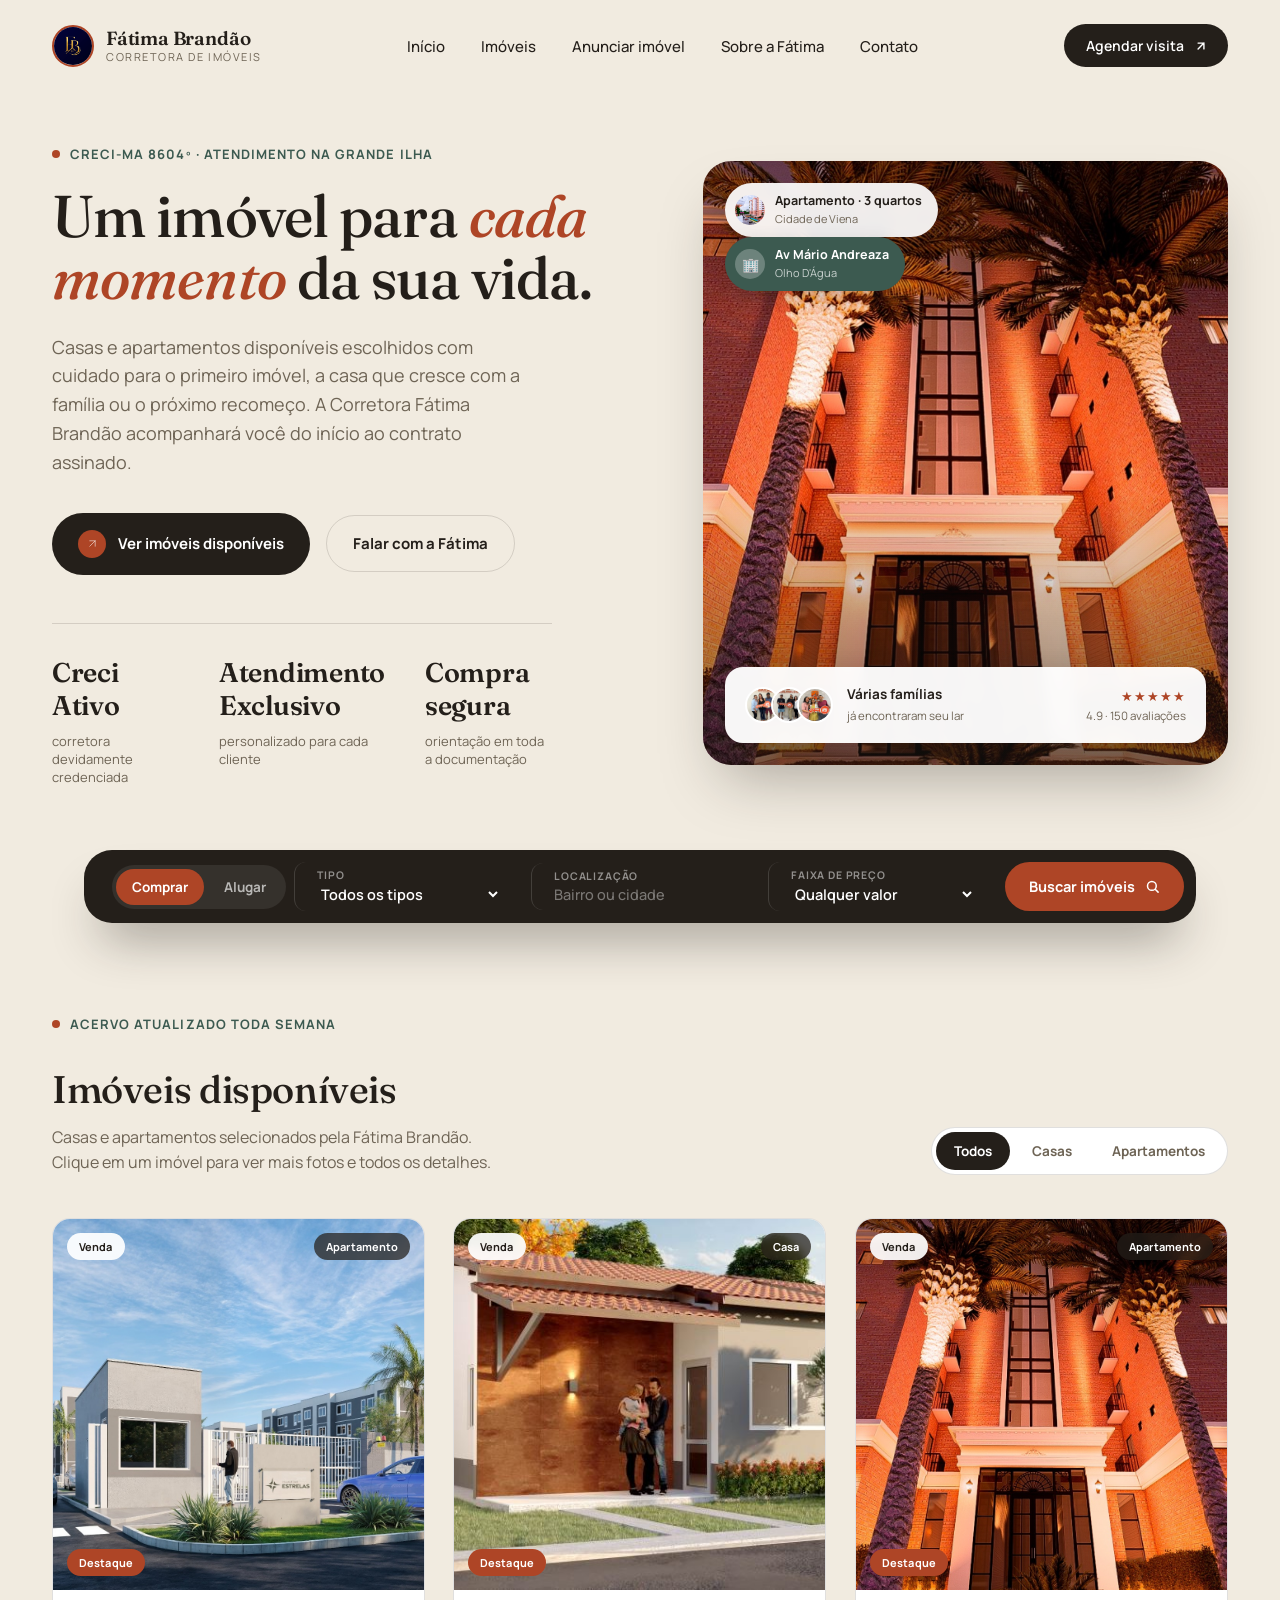
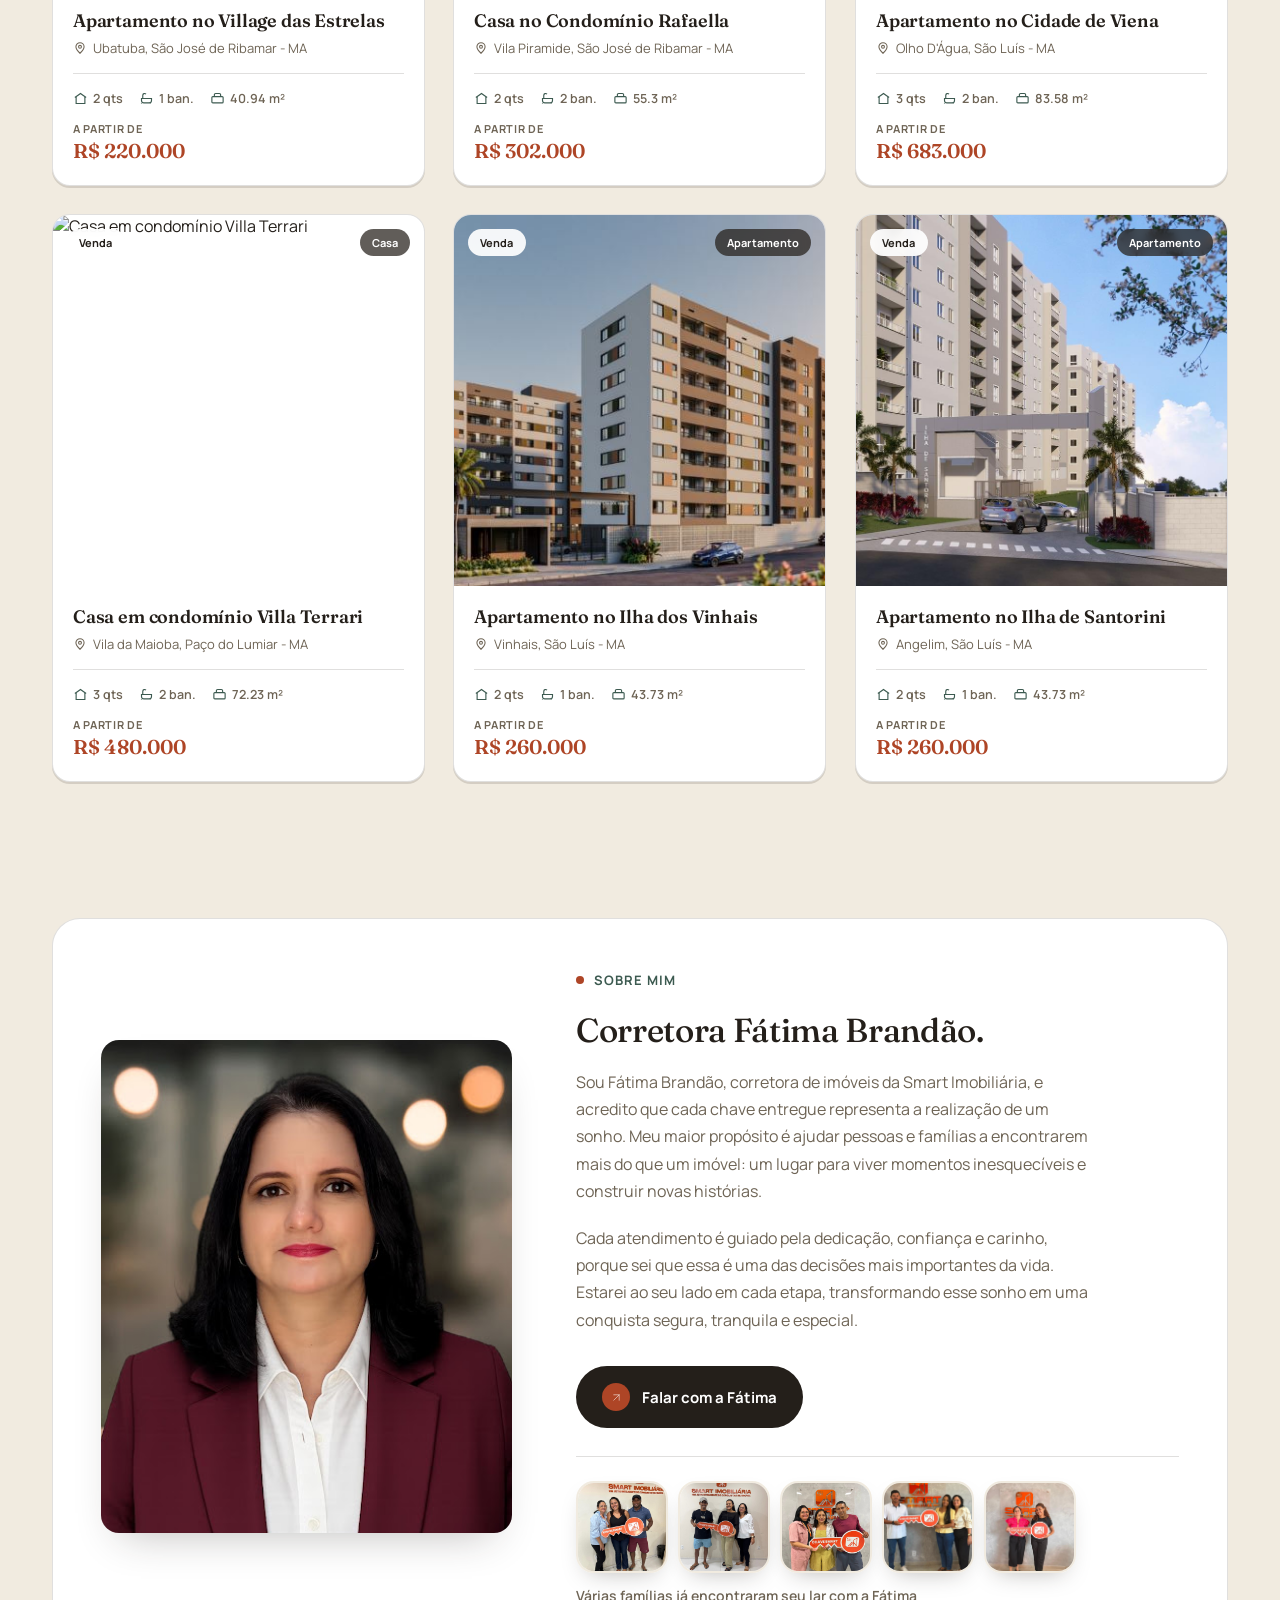
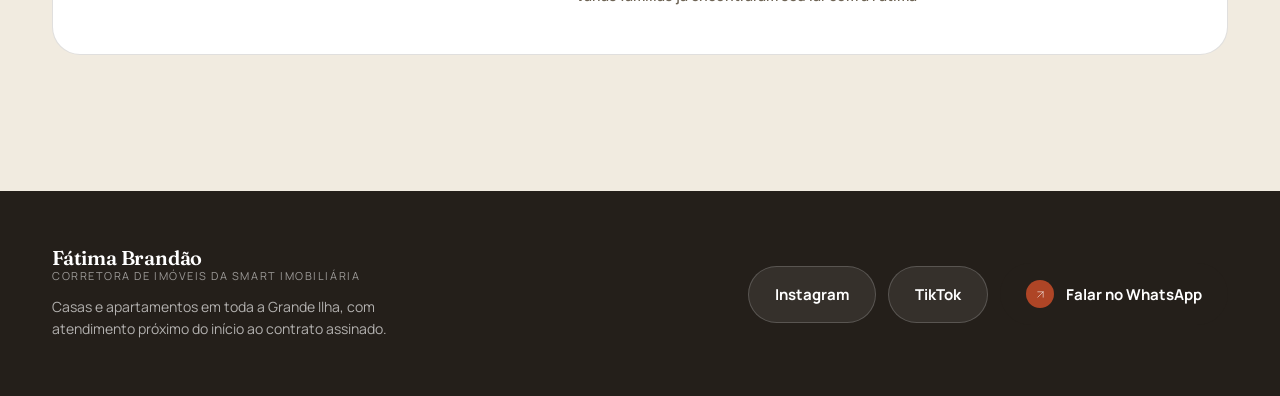
==== commit 9e5ddf16: "commit: adc lançamento" ====
--- a/index.html
+++ b/index.html
@@ -80,7 +80,7 @@
  
     <div class="hero-media">
       <div class="media-frame">
-        <!-- Imagem principal do imóvel em destaque: altere este src para a foto do imóvel principal -->
+        <!-- Imagem principal do imóvel em lançamento: altere este src para a foto do imóvel principal -->
         <img src="img/viena2.jpg" alt="Casa moderna ao entardecer, um dos imóveis apresentados pela Fátima Brandão">
  
         <!-- Thumbnail do primeiro imóvel ou foto secundária pequena -->
@@ -90,7 +90,7 @@
         </div>
  
         <div class="listing-chip listing-chip-2">
-          <!-- Texto e ícone do segundo imóvel em destaque: substitua por foto ou ícone se desejar -->
+          <!-- Texto e ícone do segundo imóvel em lançamento: substitua por foto ou ícone se desejar -->
           <span class="dot-img">🏢</span>
           <span class="txt"><b>Av Mário Andreaza</b><span>Olho D'Água</span></span>
         </div>
@@ -244,7 +244,7 @@
       <a href="https://www.tiktok.com/@fatimabcorretora" target="_blank" rel="noopener noreferrer" class="btn btn-ghost footer-social-btn">
         TikTok
       </a>
-      <a href="https://wa.me/5598988044876?text=Ol%C3%A1%2C%20vim%20pelo%20site%20e%20gostaria%20de%20pedir%20mais%20informa%C3%A7%C3%B5es%20sobre%20o%20catalogo%20de%20im%C3%B3veis%21" target="_blank" rel="noopener noreferrer" class="btn btn-primary">
+      <a href="https://wa.me/5598988044876?text=Ol%C3%A1%2C%20vim%20pelo%20site%20e%20gostaria%20de%20pedir%20mais%20informa%C3%A7%C3%B5es%20sobre%20o%20catálogo%20de%20im%C3%B3veis%21" target="_blank" rel="noopener noreferrer" class="btn btn-primary">
         <span class="icon-dot">
           <svg viewBox="0 0 24 24" fill="none" stroke-linecap="round" stroke-linejoin="round"><path d="M7 17L17 7M7 7h10v10"/></svg>
         </span>
--- a/style.css
+++ b/style.css
@@ -645,6 +645,11 @@
     background: var(--brand);
     color: #fff;
   }
+  .property-tag-lancamento{
+    bottom: 14px; right: 14px;
+    background: #3C7FC3;
+    color: #fff;
+  }
 
   .property-card-body{
     padding: 20px 20px 22px;
